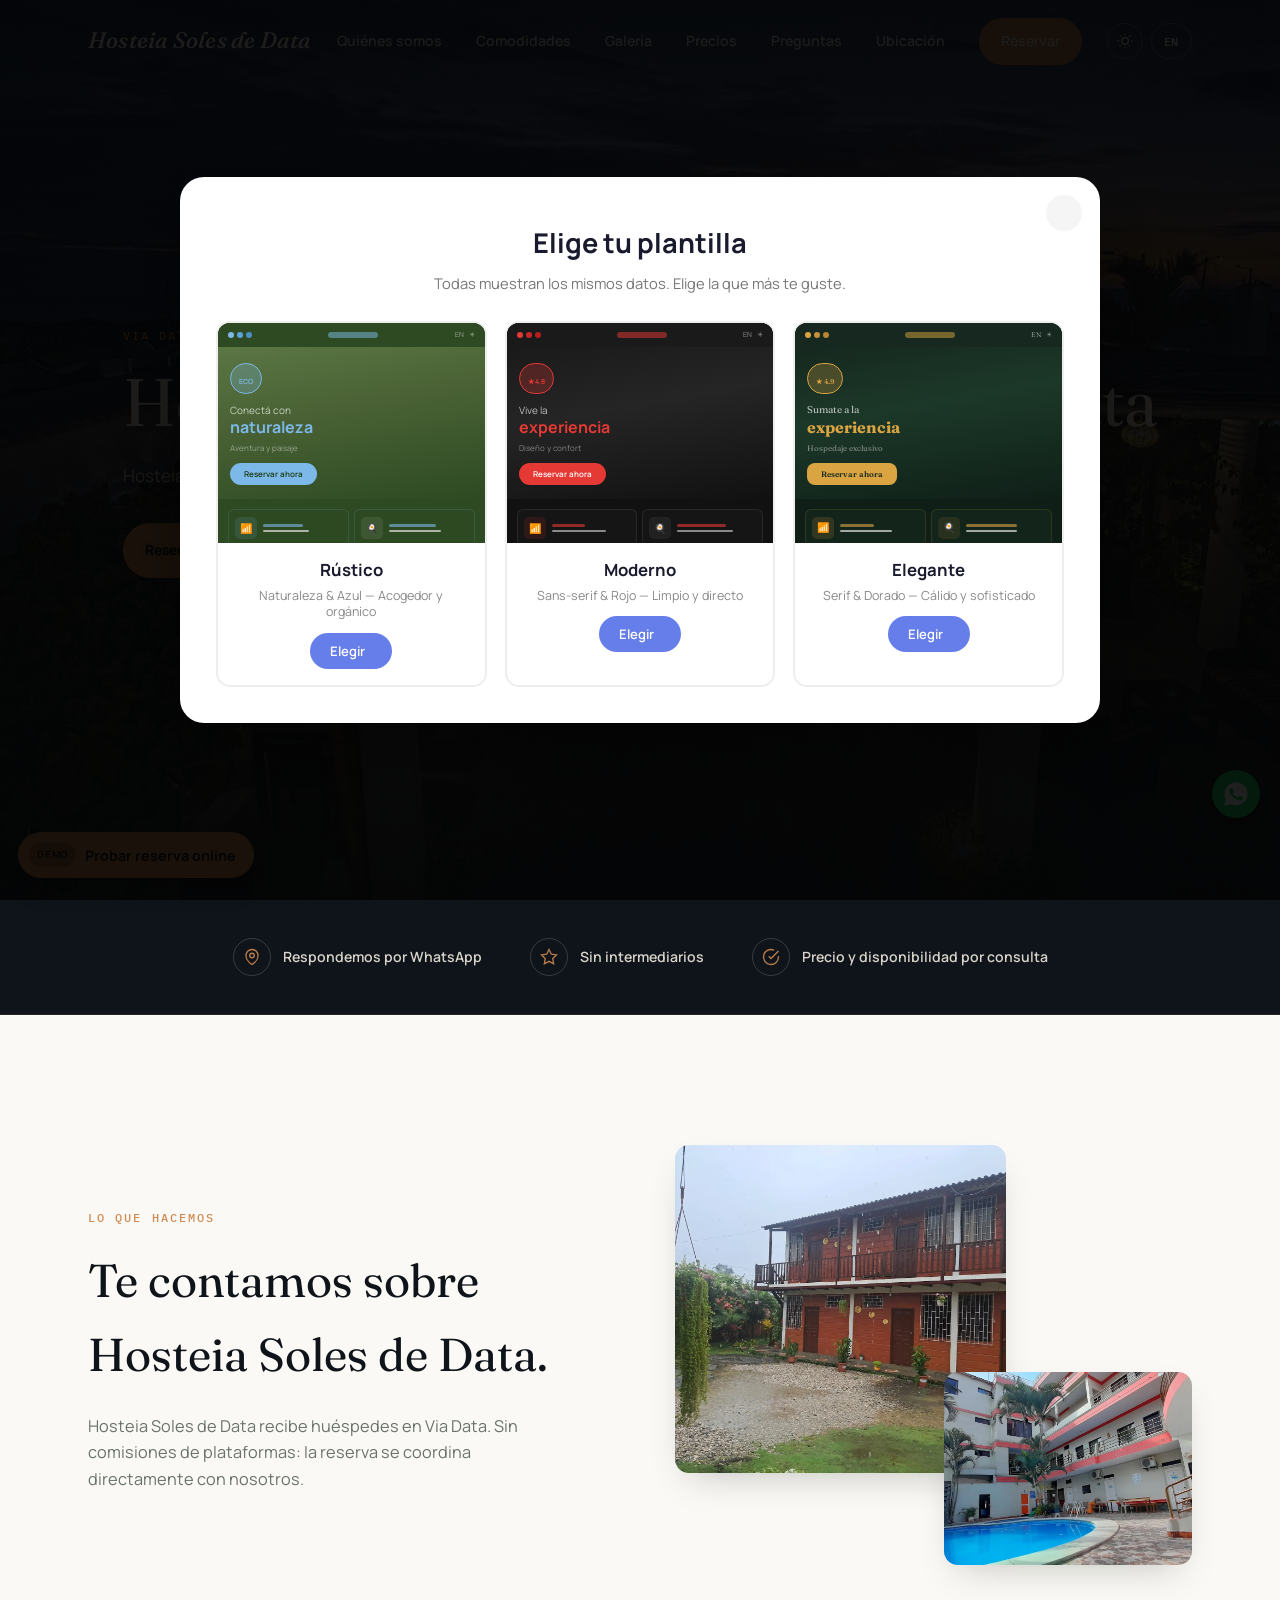
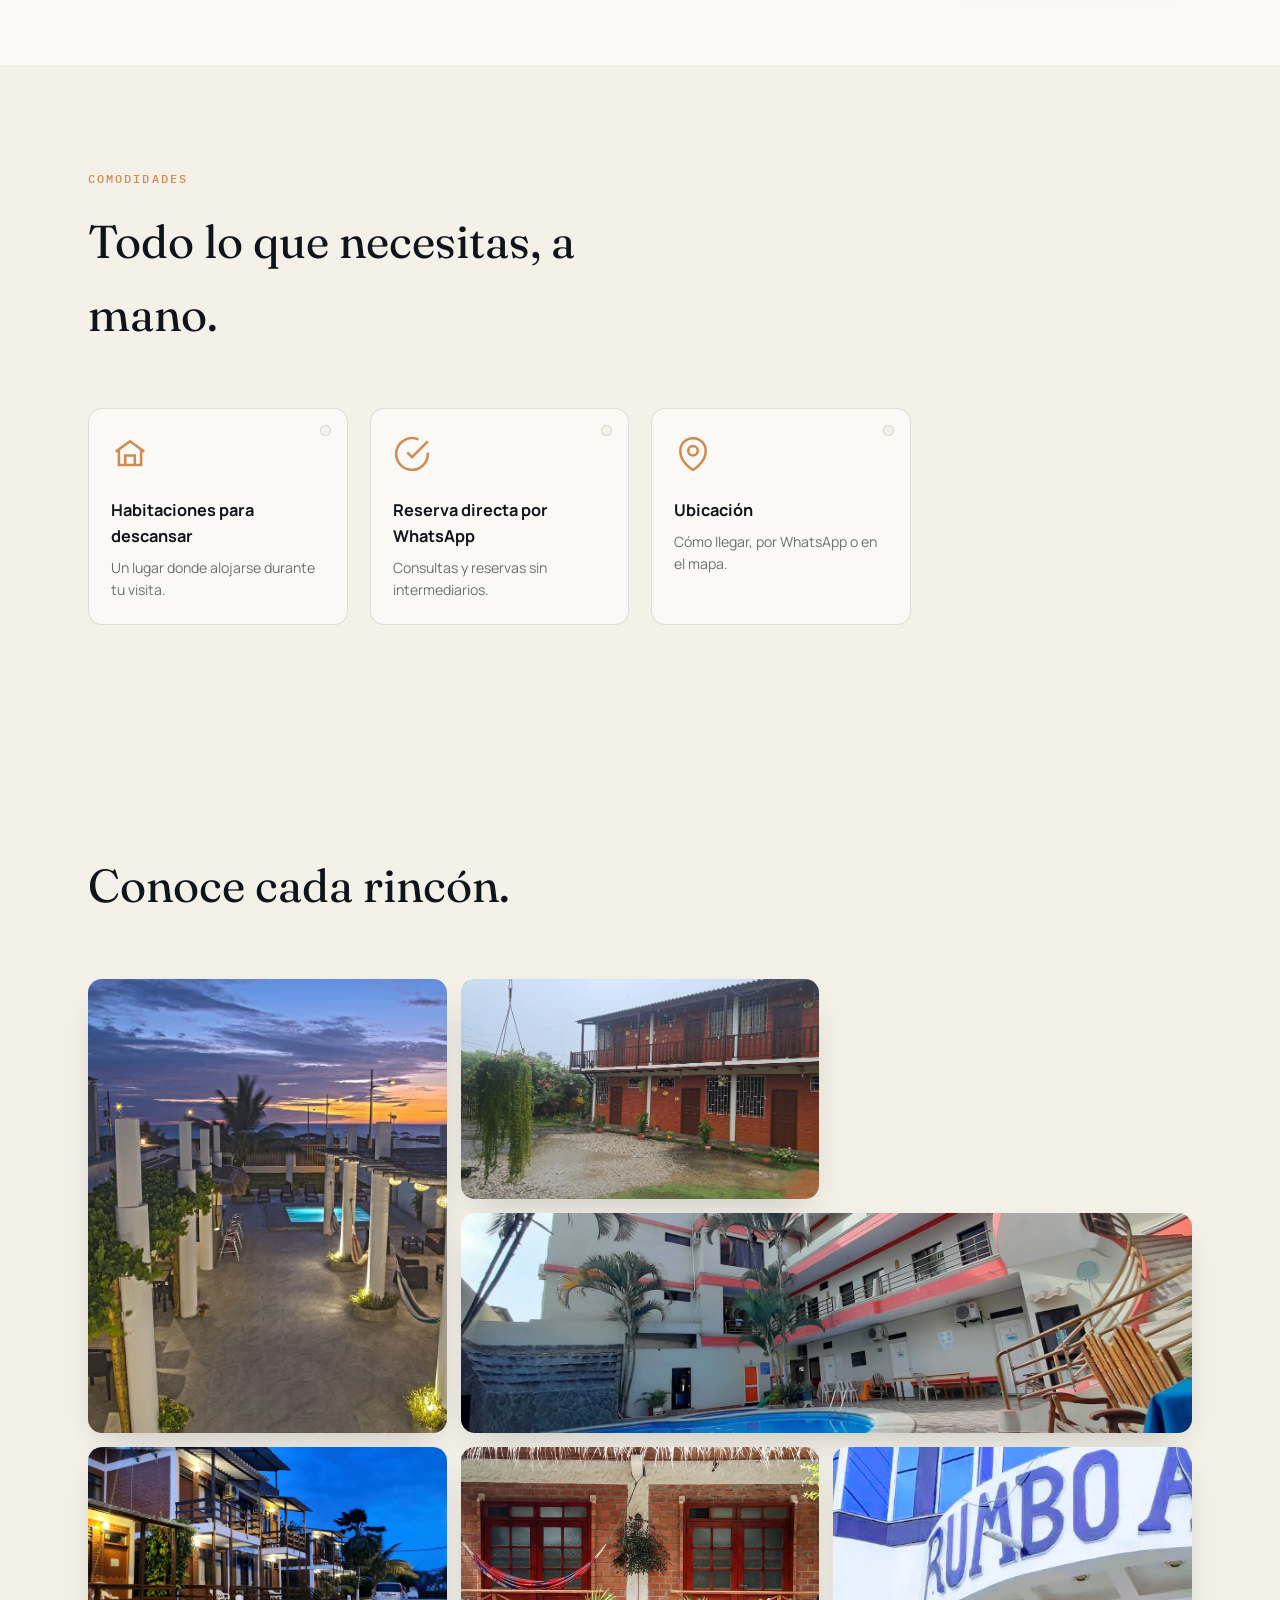
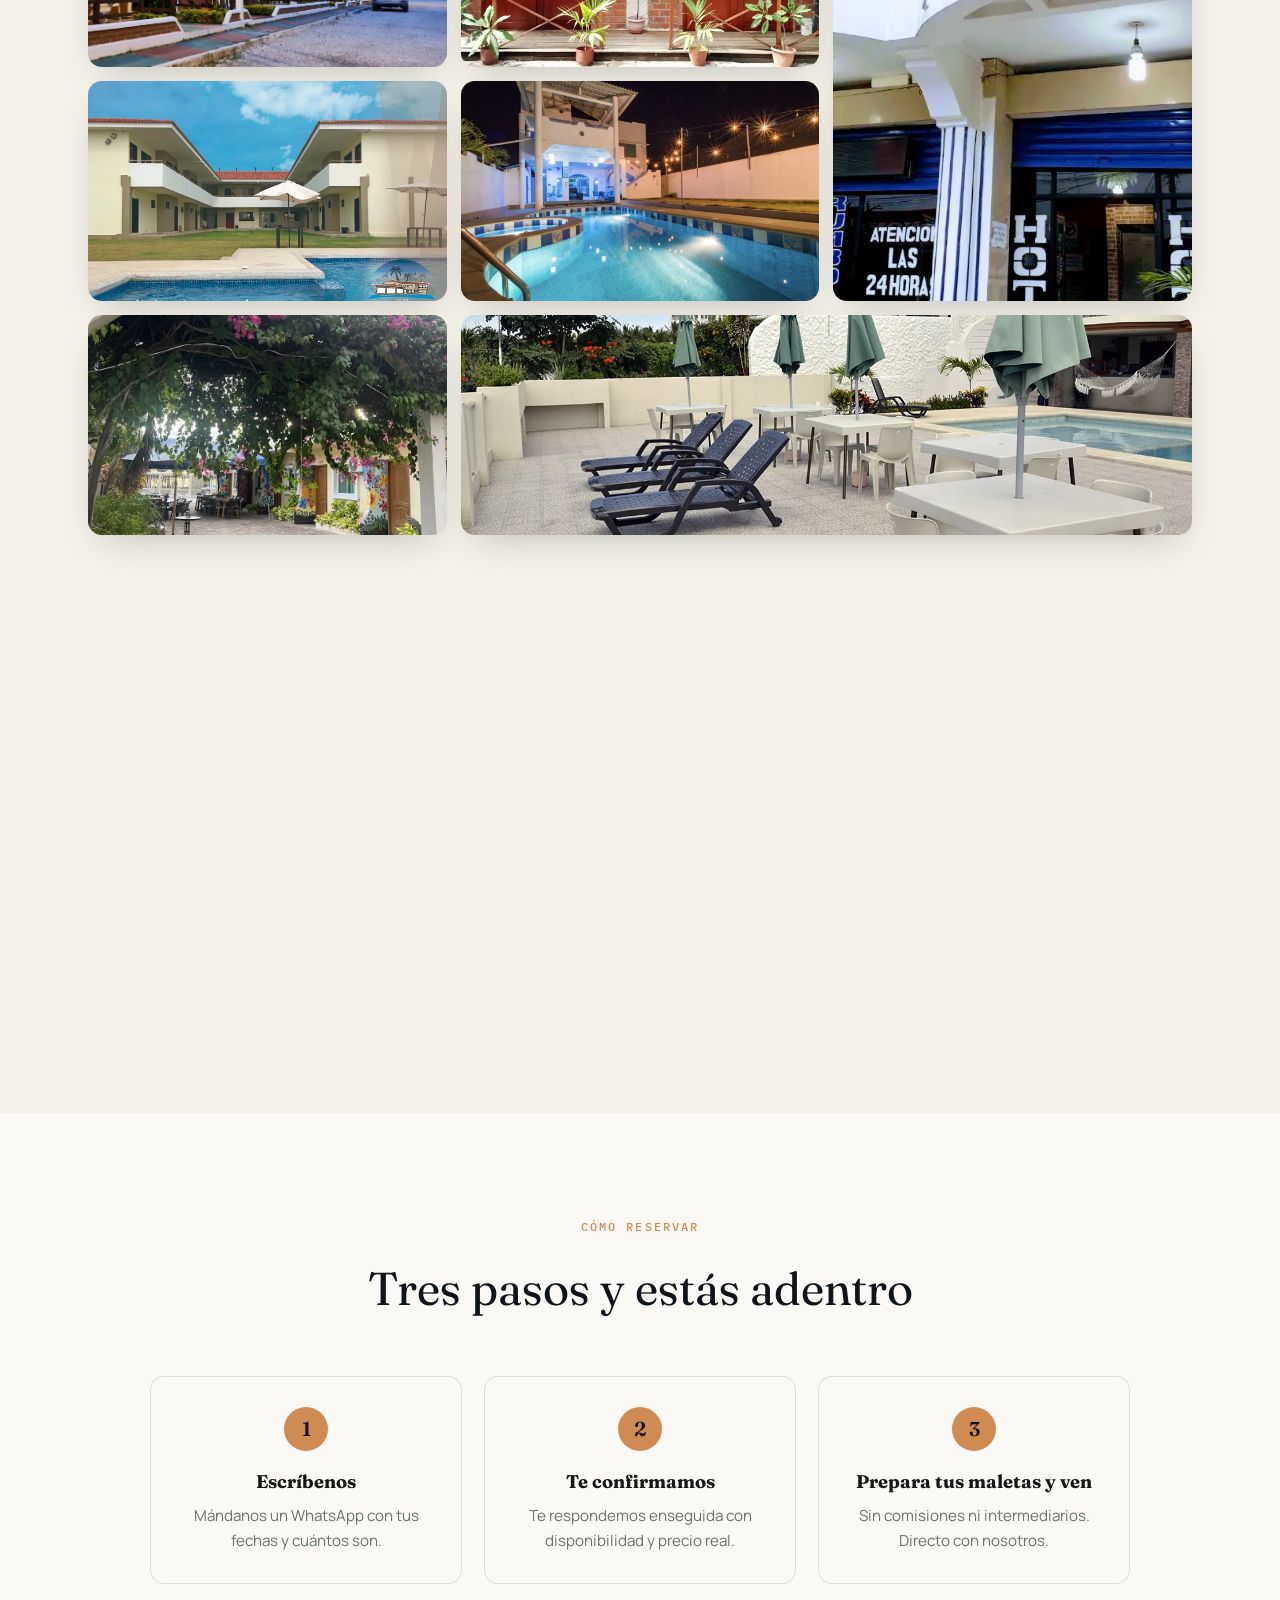
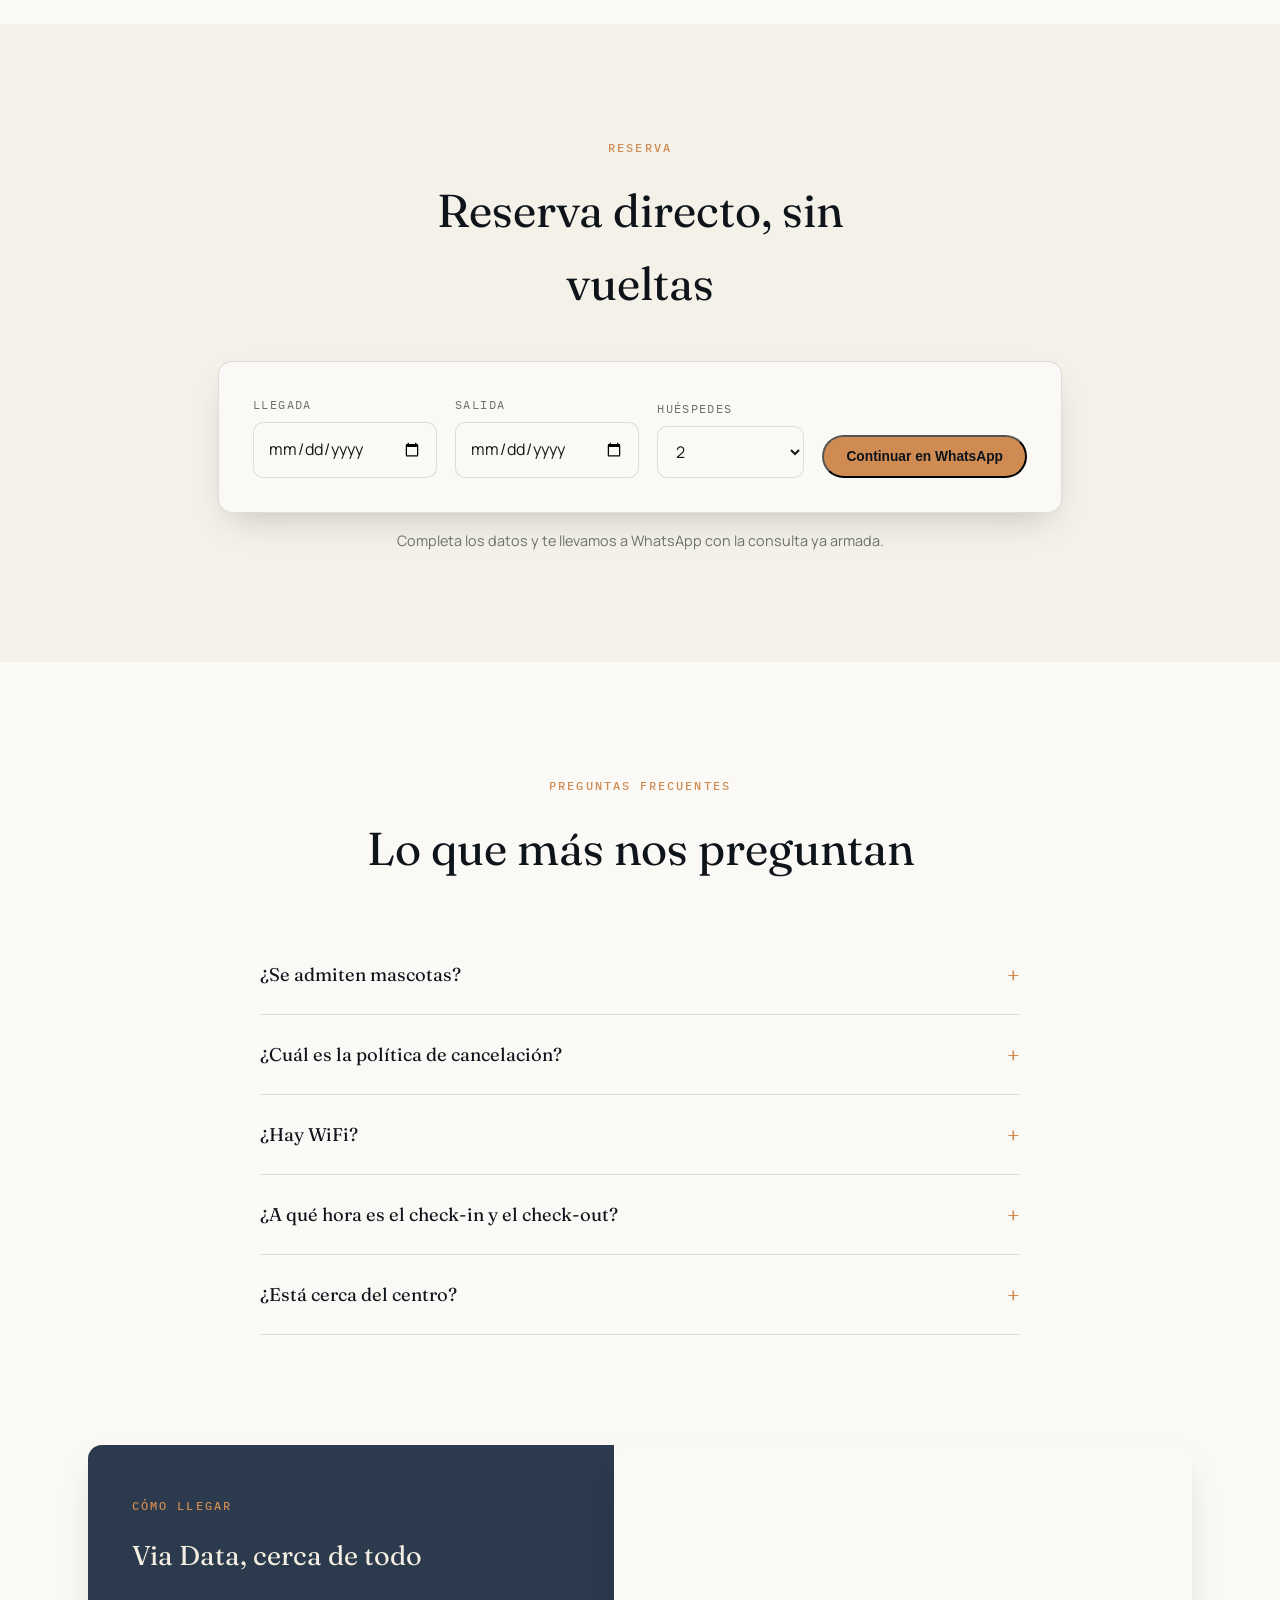
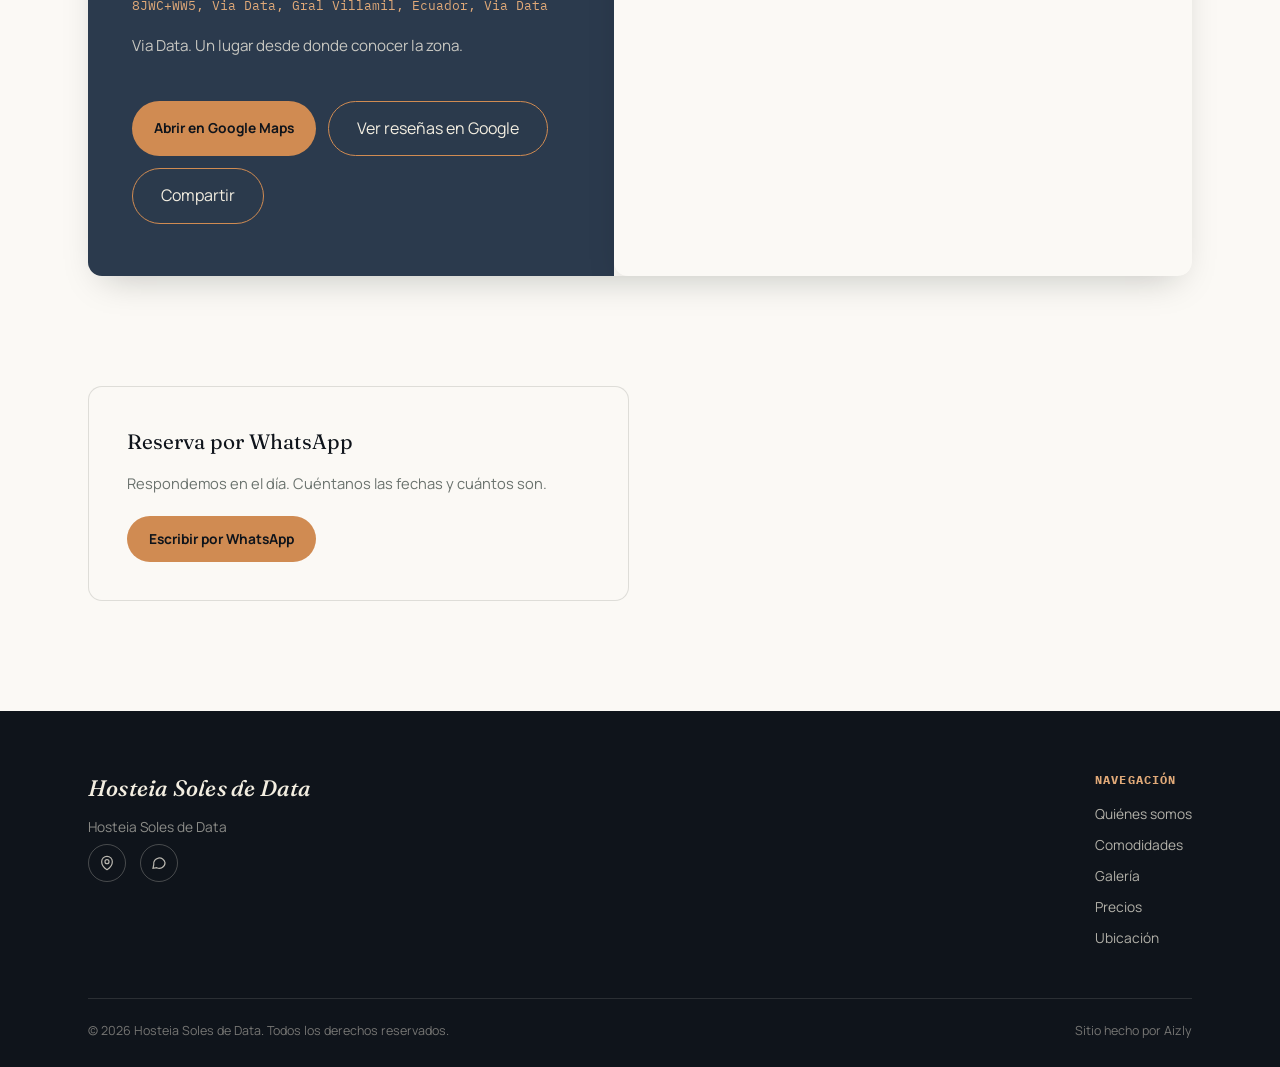
==== index.html @ ce33441f "Initial commit" ====
<!DOCTYPE html>
<html lang="es-EC">

<head>
  <meta charset="UTF-8">
  <meta name="viewport" content="width=device-width, initial-scale=1.0">
  <title id="meta-title">Hosteia Soles de Data | Hospedaje en Via Data</title>
  <meta name="description" id="meta-description" content="Hosteia Soles de Data es tu refugio en Via Data después de recorrer.">
  <link rel="canonical" href="https://hosteia-soles-de-data-via-data.vercel.app/">
  <meta name="theme-color" content="#19212C">
  <meta name="apple-mobile-web-app-capable" content="yes">
  <meta name="apple-mobile-web-app-status-bar-style" content="black-translucent">
  <meta name="mobile-web-app-capable" content="yes">

  <script type="application/ld+json" id="schema-json">{"@context": "https://schema.org", "@graph": [{"@type": "LodgingBusiness", "name": "Hosteia Soles de Data", "description": "Alojamiento en Via Data: Hosteia Soles de Data.", "url": "", "telephone": "+593982697538", "email": "", "image": "", "sameAs": ["https://www.google.com/maps/place/Hosteia+Soles+de+Data/data=!4m10!3m9!1s0x90326c0f84c888a1:0xf83aa2b9cec3c378!5m2!4m1!1i2!8m2!3d-2.652734!4d-80.377655!16s%2Fg%2F11h1ml0wd0!19sChIJoYjIhA9sMpAReMPDzrmiOvg?authuser=0&hl=es&g_ep=EgoyMDI2MTExMC4wIJJjKgBIAVAD&rclk=1"], "address": {"@type": "PostalAddress", "streetAddress": "8JWC+WW5, Via Data, Gral Villamil, Ecuador", "addressLocality": "Via Data", "addressCountry": "AR"}, "amenityFeature": [{"@type": "LocationFeatureSpecification", "name": "Habitaciones para descansar", "value": true}, {"@type": "LocationFeatureSpecification", "name": "Reserva directa por WhatsApp", "value": true}, {"@type": "LocationFeatureSpecification", "name": "Ubicación", "value": true}]}, {"@type": "FAQPage", "mainEntity": [{"@type": "Question", "name": "¿Se admiten mascotas?", "acceptedAnswer": {"@type": "Answer", "text": "Se consulta por WhatsApp según cada caso."}}, {"@type": "Question", "name": "¿Cuál es la política de cancelación?", "acceptedAnswer": {"@type": "Answer", "text": "Las condiciones de cancelación se confirman por WhatsApp antes de reservar."}}, {"@type": "Question", "name": "¿Hay WiFi?", "acceptedAnswer": {"@type": "Answer", "text": "Se confirma por WhatsApp antes de reservar."}}, {"@type": "Question", "name": "¿A qué hora es el check-in y el check-out?", "acceptedAnswer": {"@type": "Answer", "text": "Los horarios se coordinan por WhatsApp según la llegada y la salida."}}, {"@type": "Question", "name": "¿Está cerca del centro?", "acceptedAnswer": {"@type": "Answer", "text": "Escríbenos y te confirmamos la distancia exacta y cómo llegar desde el terminal o el aeropuerto."}}]}]}</script>

  <meta property="og:title" id="og-title" content="Hosteia Soles de Data | Hospedaje en Via Data">
  <meta property="og:description" id="og-description" content="Hosteia Soles de Data es tu refugio en Via Data después de recorrer.">
  <meta property="og:url" id="og-url" content="https://hosteia-soles-de-data-via-data.vercel.app/">
  <meta property="og:type" content="website">
  <meta property="og:image" id="og-image" content="https://hosteia-soles-de-data-via-data.vercel.app/og-image.jpg">
  <meta property="og:image:width" content="1200">
  <meta property="og:image:height" content="900">
  <meta name="twitter:card" content="summary_large_image">
  <meta name="twitter:title" id="twitter-title" content="Hosteia Soles de Data | Hospedaje en Via Data">
  <meta name="twitter:description" id="twitter-description" content="Hosteia Soles de Data es tu refugio en Via Data después de recorrer.">
  <meta name="twitter:image" id="twitter-image" content="https://hosteia-soles-de-data-via-data.vercel.app/og-image.jpg">

  <link rel="icon" id="favicon-link"
    href="data:image/svg+xml,%3Csvg xmlns='http://www.w3.org/2000/svg' viewBox='0 0 100 100'%3E%3Crect width='100' height='100' rx='20' fill='%2316281F'/%3E%3Cpath d='M30 25 L30 75 M70 25 L70 75 M30 50 L70 50' stroke='%23D9A441' stroke-width='7' fill='none' stroke-linecap='round' stroke-linejoin='round'/%3E%3C/svg%3E">
  <link rel="apple-touch-icon"
    href="data:image/svg+xml,%3Csvg xmlns='http://www.w3.org/2000/svg' viewBox='0 0 100 100'%3E%3Crect width='100' height='100' rx='20' fill='%2316281F'/%3E%3Cpath d='M30 25 L30 75 M70 25 L70 75 M30 50 L70 50' stroke='%23D9A441' stroke-width='7' fill='none' stroke-linecap='round' stroke-linejoin='round'/%3E%3C/svg%3E">

  <link rel="preconnect" href="https://fonts.googleapis.com">
  <link rel="preconnect" href="https://fonts.gstatic.com" crossorigin>
  <link
    href="https://fonts.googleapis.com/css2?family=Fraunces:ital,opsz,wght@0,9..144,400;0,9..144,600;1,9..144,500&family=Manrope:wght@400;500;600;700;800&family=IBM+Plex+Mono:wght@400;500&display=swap"
    rel="stylesheet">

  <style>
    :root {
      --pine-dark: #0A140F;
      --pine: #1A3025;
      --sea-dusk: #253D43;
      --gold: #C5A059;
      --gold-soft: #D4B984;
      --paper: #FBF9F5;
      --paper-warm: #F4F1E9;
      --ink: #141715;
      --ink-soft: #6A726D;
      --line: rgba(10, 20, 15, 0.12);
      --radius: 14px;
      --shadow: 0 15px 35px -15px rgba(10, 20, 15, 0.25);
      --card-bg: var(--paper);
      --section-alt-bg: var(--paper-warm);
      --header-scrolled-bg: rgba(251, 249, 245, 0.95);
      --header-scrolled-shadow: 0 4px 15px -5px rgba(10, 20, 15, 0.1);
    }

    [data-theme="dark"] {
      --paper: #0A140F;
      --paper-warm: #141715;
      --ink: #FBF9F5;
      --ink-soft: #A6A9A8;
      --line: rgba(251, 249, 245, 0.08);
      --shadow: 0 15px 35px -15px rgba(0, 0, 0, 0.5);
      --card-bg: #141715;
      --section-alt-bg: #141715;
      --header-scrolled-bg: rgba(10, 20, 15, 0.95);
      --header-scrolled-shadow: 0 4px 15px -5px rgba(0, 0, 0, 0.3);
    }

    * {
      margin: 0;
      padding: 0;
      box-sizing: border-box;
    }

    html {
      scroll-behavior: smooth;
      overflow-x: hidden;
    }

    body {
      font-family: 'Manrope', sans-serif;
      background: var(--paper);
      color: var(--ink);
      line-height: 1.6;
      overflow-x: hidden;
    }

    h1,
    h2,
    h3,
    .display {
      font-family: 'Fraunces', serif;
    }

    .mono {
      font-family: 'IBM Plex Mono', monospace;
    }

    a {
      text-decoration: none;
      color: inherit;
    }

    ul {
      list-style: none;
    }

    img {
      max-width: 100%;
      display: block;
    }

    section {
      position: relative;
    }

    .wrap {
      max-width: 1160px;
      margin: 0 auto;
      padding: 0 28px;
    }

    .eyebrow {
      font-family: 'IBM Plex Mono', monospace;
      text-transform: uppercase;
      letter-spacing: 0.18em;
      font-size: 0.72rem;
      color: var(--gold);
      font-weight: 500;
    }

    .reveal {
      opacity: 0;
      transform: translateY(28px);
      transition: opacity .8s ease, transform .8s ease;
    }

    .reveal.in {
      opacity: 1;
      transform: translateY(0);
    }

    @media (prefers-reduced-motion: reduce) {
      .reveal {
        opacity: 1;
        transform: none;
        transition: none;
      }

      html {
        scroll-behavior: auto;
      }
    }

    .trust-bar {
      background: var(--pine-dark);
      padding: 38px 0;
      text-align: center;
      border-bottom: 1px solid rgba(243, 238, 225, 0.08);
    }

    [data-theme="dark"] .trust-bar {
      background: #0F141B;
    }

    .trust-inner {
      display: flex;
      justify-content: center;
      align-items: center;
      gap: 48px;
      flex-wrap: wrap;
    }

    .trust-item {
      display: flex;
      align-items: center;
      gap: 12px;
      color: #F3EEE1;
      font-size: 0.88rem;
      font-weight: 600;
      opacity: 0.88;
    }

    .trust-item .trust-icon {
      width: 38px;
      height: 38px;
      border-radius: 50%;
      border: 1.5px solid rgba(243, 238, 225, 0.2);
      display: flex;
      align-items: center;
      justify-content: center;
      flex-shrink: 0;
      color: var(--gold);
    }

    .trust-item .trust-icon svg {
      width: 18px;
      height: 18px;
    }


    /* Botón flotante WhatsApp (móvil, sobre la barra de reserva) */
    .wa-float {
      position: fixed;
      bottom: 82px;
      right: 20px;
      z-index: 9999;
      width: 48px;
      height: 48px;
      border-radius: 50%;
      background: #25D366;
      display: flex;
      align-items: center;
      justify-content: center;
      box-shadow: 0 4px 12px rgba(0,0,0,0.25);
      transition: transform 0.2s;
    }
    .wa-float:hover {
      transform: scale(1.08);
    }

    .mobile-bar {
      display: none;
      position: fixed;
      bottom: 0;
      left: 0;
      right: 0;
      z-index: 9998;
      background: var(--pine-dark);
      padding: 10px;
      box-shadow: 0 -2px 10px rgba(0,0,0,0.2);
    }

    .mobile-bar a {
      display: flex;
      align-items: center;
      justify-content: center;
      gap: 6px;
      background: var(--gold);
      color: var(--pine-dark);
      padding: 8px;
      border-radius: 999px;
      font-weight: 700;
      font-size: 0.8rem;
      text-decoration: none;
    }

    .mobile-bar a svg {
      width: 18px;
      height: 18px;
    }

    @media (max-width:720px) {
      .mobile-bar {
        display: block;
      }
      body {
        padding-bottom: 70px;
      }
    }

    header {
      position: fixed;
      top: 0;
      left: 0;
      right: 0;
      z-index: 100;
      padding: 18px 0;
      transition: background .35s ease, padding .35s ease, box-shadow .35s ease;
    }

    header.scrolled {
      background: var(--header-scrolled-bg);
      backdrop-filter: blur(14px) saturate(180%);
      -webkit-backdrop-filter: blur(14px) saturate(180%);
      padding: 12px 0;
      box-shadow: var(--header-scrolled-shadow);
    }

    nav.wrap {
      display: flex;
      align-items: center;
      justify-content: space-between;
    }

    .logo {
      font-family: 'Fraunces', serif;
      font-style: italic;
      font-weight: 500;
      font-size: 1.4rem;
      color: #F3EEE1;
      letter-spacing: 0.01em;
      transition: color .35s ease;
    }

    header.scrolled .logo {
      color: var(--pine-dark);
    }

    .nav-links {
      display: flex;
      gap: 34px;
      align-items: center;
    }

    .nav-links a {
      font-size: 0.88rem;
      font-weight: 600;
      color: #F3EEE1;
      transition: color .35s ease, opacity .2s ease;
      opacity: 0.88;
    }

    header.scrolled .nav-links a {
      color: var(--pine-dark);
    }

    .nav-links a:hover {
      opacity: 1;
    }

    .nav-toggles {
      display: flex;
      gap: 8px;
      align-items: center;
    }

    .toggle-btn {
      width: 36px;
      height: 36px;
      border-radius: 50%;
      border: 1.5px solid rgba(243, 238, 225, 0.3);
      background: transparent;
      color: #F3EEE1;
      cursor: pointer;
      display: flex;
      align-items: center;
      justify-content: center;
      transition: background .2s, border-color .2s;
    }

    .toggle-btn:hover {
      background: rgba(243, 238, 225, 0.1);
      border-color: var(--gold);
    }

    .toggle-btn svg {
      width: 16px;
      height: 16px;
    }

    .lang-btn {
      width: auto;
      padding: 0 12px;
      border-radius: 999px;
      height: 36px;
      font-family: 'IBM Plex Mono', monospace;
      font-size: 0.72rem;
      font-weight: 600;
      letter-spacing: 0.05em;
    }

    header.scrolled .toggle-btn {
      border-color: rgba(25, 33, 44, 0.3);
      color: var(--ink);
    }

    header.scrolled .toggle-btn:hover {
      background: rgba(25, 33, 44, 0.06);
    }

    [data-theme="dark"] header.scrolled .toggle-btn {
      border-color: rgba(232, 227, 214, 0.2);
      color: var(--ink);
    }

    [data-theme="dark"] header.scrolled .toggle-btn:hover {
      background: rgba(232, 227, 214, 0.08);
    }

    [data-theme="dark"] header.scrolled .logo {
      color: var(--ink);
    }

    [data-theme="dark"] header.scrolled .nav-links a {
      color: var(--ink);
    }

    [data-theme="dark"] header.scrolled .burger span {
      background: var(--ink);
    }

    .btn {
      display: inline-flex;
      align-items: center;
      gap: 8px;
      padding: 12px 22px;
      border-radius: 999px;
      font-weight: 700;
      font-size: 0.86rem;
      transition: transform .25s ease, box-shadow .25s ease;
    }

    .btn-gold {
      background: var(--gold);
      color: var(--pine-dark);
    }

    .btn-gold:hover {
      transform: translateY(-2px);
      box-shadow: 0 12px 24px -10px rgba(208, 139, 82, 0.6);
    }

    .btn-ghost, button.btn-ghost {
      border: 1.5px solid var(--gold);
      color: #F3EEE1;
      padding: 14px 28px;
      border-radius: 999px;
      cursor: pointer;
      font: inherit;
      background: rgba(43, 58, 77, 0.8);
    }

    header.scrolled .btn-ghost {
      border-color: var(--pine-dark);
      color: var(--pine-dark);
    }

    [data-theme="dark"] .btn-ghost {
      border-color: rgba(232, 227, 214, 0.3);
      color: var(--ink);
    }

    [data-theme="dark"] header.scrolled .btn-ghost {
      border-color: var(--ink);
      color: var(--ink);
    }

    .burger {
      display: none;
      width: 26px;
      height: 20px;
      position: relative;
      cursor: pointer;
      background: none;
      border: none;
    }

    .burger span {
      position: absolute;
      left: 0;
      right: 0;
      height: 2px;
      background: var(--paper);
      transition: .3s;
    }

    header.scrolled .burger span {
      background: var(--pine-dark);
    }

    .burger span:nth-child(1) {
      top: 0;
    }

    .burger span:nth-child(2) {
      top: 9px;
    }

    .burger span:nth-child(3) {
      top: 18px;
    }

    .hero {
      height: 100vh;
      min-height: 640px;
      display: flex;
      align-items: center;
      position: relative;
      overflow: hidden;
      background: var(--pine-dark);
    }

    .hero-video {
      position: absolute;
      inset: 0;
      width: 100%;
      height: 100%;
      object-fit: cover;
      z-index: 0;
      background: var(--pine-dark);
    }

    .hero.no-video::before {
      content: '';
      position: absolute;
      inset: 0;
      background: linear-gradient(135deg, #1F2A38 0%, #34465C 25%, #1F2A38 50%, #121922 75%, #1F2A38 100%);
      background-size: 400% 400%;
      animation: gradientShift 8s ease infinite;
      z-index: 0;
    }

    @keyframes gradientShift {
      0%, 100% { background-position: 0% 50%; }
      25% { background-position: 100% 0%; }
      50% { background-position: 100% 100%; }
      75% { background-position: 0% 100%; }
    }

    .hero-overlay {
      position: absolute;
      inset: 0;
      z-index: 1;
      background: linear-gradient(180deg, rgba(25, 33, 44, 0.75) 0%, rgba(25, 33, 44, 0.35) 45%, rgba(25, 33, 44, 0.85) 100%);
    }

    .grain {
      position: absolute;
      inset: 0;
      z-index: 1;
      background: repeating-linear-gradient(0deg, rgba(255, 255, 255, 0.02) 0 1px, transparent 1px 3px);
      pointer-events: none;
    }

    .hero-content {
      position: relative;
      z-index: 2;
      color: #F3EEE1;
      text-shadow: 0 1px 8px rgba(25, 33, 44, 0.4);
    }

    .hero-content .eyebrow {
      margin-bottom: 18px;
      display: inline-block;
    }

    .hero-content h1 {
      font-size: clamp(2.4rem, 6vw, 4.2rem);
      font-weight: 400;
      line-height: 1.15;
      margin-bottom: 22px;
      overflow-wrap: break-word;
      word-break: break-word;
      hyphens: auto;
    }

    .hero-content p {
      max-width: 520px;
      font-size: 1.08rem;
      color: rgba(243, 238, 225, 0.85);
      margin-bottom: 34px;
      line-height: 1.5;
    }

    .hero-social-proof {
      display: inline-flex;
      align-items: center;
      gap: 9px;
      margin: 0 0 26px;
      padding: 8px 16px 8px 12px;
      border-radius: 999px;
      border: 1px solid rgba(243, 238, 225, 0.25);
      background: rgba(243, 238, 225, 0.08);
      backdrop-filter: blur(6px);
      color: #F3EEE1;
      font-size: 0.86rem;
      font-weight: 600;
      width: fit-content;
    }

    .hero-social-proof svg {
      width: 16px;
      height: 16px;
      color: var(--gold-soft);
      flex-shrink: 0;
    }

    .hero-social-proof .count {
      font-family: 'IBM Plex Mono', monospace;
      color: var(--gold-soft);
    }

    .hero-actions {
      display: flex;
      gap: 16px;
      flex-wrap: wrap;
    }

    .scroll-cue {
      position: absolute;
      bottom: 34px;
      left: 28px;
      z-index: 2;
      display: flex;
      align-items: center;
      gap: 10px;
      color: rgba(243, 238, 225, 0.6);
      font-size: 0.75rem;
    }

    @keyframes heroReveal {
      from {
        opacity: 0;
        transform: translateY(30px);
      }

      to {
        opacity: 1;
        transform: translateY(0);
      }
    }

    .hero-content .eyebrow {
      animation: heroReveal .7s ease forwards .05s;
      opacity: 0;
    }

    .hero-content h1 {
      animation: heroReveal .7s ease forwards .2s;
      opacity: 0;
    }

    .hero-content h1 em {
      animation: heroReveal .7s ease forwards .45s;
      opacity: 0;
    }

    .hero-content p {
      animation: heroReveal .7s ease forwards .65s;
      opacity: 0;
    }

    .hero-content .hero-actions {
      animation: heroReveal .7s ease forwards .8s;
      opacity: 0;
    }

    .scroll-cue::before {
      content: "";
      width: 1px;
      height: 38px;
      background: rgba(243, 238, 225, 0.4);
      animation: scrollline 2s ease-in-out infinite;
    }

    @keyframes scrollline {

      0%,
      100% {
        transform: scaleY(1);
        opacity: .4;
      }

      50% {
        transform: scaleY(0.5);
        opacity: 1;
      }
    }

    .about {
      padding: 130px 0 100px;
    }

    .about-grid {
      display: grid;
      grid-template-columns: 1fr 1fr;
      gap: 70px;
      align-items: center;
    }

    .about h2 {
      font-size: clamp(2.1rem, 3.6vw, 2.9rem);
      font-weight: 400;
      margin: 14px 0 22px;
      color: var(--pine-dark);
    }

    [data-theme="dark"] .about h2 {
      color: var(--ink);
    }

    .about p {
      color: var(--ink-soft);
      font-size: 1.02rem;
      max-width: 480px;
    }

    .photo-stack {
      position: relative;
      height: 420px;
    }

    .about-photo {
      position: absolute;
      border-radius: var(--radius);
      overflow: hidden;
      box-shadow: var(--shadow);
      object-fit: cover;
    }

    .about-photo.p1 {
      width: 64%;
      height: 78%;
      top: 0;
      left: 0;
    }

    .about-photo.p2 {
      width: 48%;
      height: 46%;
      bottom: 0;
      right: 0;
    }

    .amenities {
      padding: 100px 0;
      background: var(--section-alt-bg);
    }

    .section-head {
      max-width: 560px;
      margin-bottom: 56px;
    }

    .section-head h2 {
      font-size: clamp(2.1rem, 3.6vw, 2.9rem);
      font-weight: 400;
      margin-top: 14px;
      color: var(--pine-dark);
    }

    [data-theme="dark"] .section-head h2 {
      color: var(--ink);
    }

    .tag-grid {
      display: grid;
      grid-template-columns: repeat(4, 1fr);
      gap: 22px;
    }

    .tag-card {
      background: var(--card-bg);
      border-radius: 14px;
      padding: 26px 22px 22px;
      border: 1px solid var(--line);
      position: relative;
      transition: transform .3s ease, box-shadow .3s ease, border-color .3s ease;
    }

    .tag-card::before {
      content: "";
      position: absolute;
      top: 16px;
      right: 16px;
      width: 9px;
      height: 9px;
      border-radius: 50%;
      background: var(--paper-warm);
      border: 1px solid var(--line);
    }

    .tag-card:hover {
      transform: translateY(-8px);
      box-shadow: 0 24px 60px -20px rgba(25, 33, 44, 0.45);
      border-color: transparent;
    }

    .tag-card .icon {
      width: 38px;
      height: 38px;
      margin-bottom: 16px;
      color: var(--gold);
    }

    .tag-card h3 {
      font-family: 'Manrope', sans-serif;
      font-size: 1.02rem;
      font-weight: 700;
      margin-bottom: 8px;
      color: var(--pine-dark);
    }

    [data-theme="dark"] .tag-card h3 {
      color: var(--ink);
    }

    .tag-card p {
      font-size: 0.88rem;
      color: var(--ink-soft);
    }

    .gallery {
      padding: 110px 0;
      background: var(--section-alt-bg);
    }

    .gallery-grid {
      display: grid;
      grid-template-columns: repeat(3, 1fr);
      grid-auto-rows: 220px;
      gap: 14px;
    }

    .gallery-item {
      border-radius: var(--radius);
      overflow: hidden;
      position: relative;
      box-shadow: var(--shadow);
      transition: transform .35s cubic-bezier(0.4, 0, 0.2, 1);
      cursor: pointer;
    }

    .gallery-item:hover {
      transform: scale(1.03);
      z-index: 2;
    }

    .gallery-item:nth-child(5n+1) {
      grid-row: span 2;
    }

    .gallery-item:nth-child(7n+3) {
      grid-column: span 2;
    }

    .gallery-item img,
    .gallery-item video {
      width: 100%;
      height: 100%;
      object-fit: cover;
      display: block;
    }

    .gallery-overlay {
      position: absolute;
      inset: 0;
      background: linear-gradient(180deg, transparent 40%, rgba(25, 33, 44, 0.85) 100%);
      display: flex;
      align-items: flex-end;
      padding: 20px;
      opacity: 0;
      transition: opacity .35s ease;
    }

    .gallery-item:hover .gallery-overlay {
      opacity: 1;
    }

    .gallery-overlay span {
      color: #F3EEE1;
      font-size: 0.82rem;
      font-weight: 600;
      letter-spacing: 0.02em;
    }

    .pricing {
      padding: 110px 0;
      background: var(--pine-dark);
      color: #F3EEE1;
      text-align: center;
      position: relative;
      overflow: hidden;
    }

    .pricing::before {
      content: "";
      position: absolute;
      inset: 0;
      background-image: radial-gradient(circle, rgba(243, 238, 225, 0.05) 1px, transparent 1px);
      background-size: 26px 26px;
    }

    .pricing .wrap {
      position: relative;
    }

    .seal {
      width: 180px;
      height: 180px;
      border: 2px dashed var(--gold);
      border-radius: 50%;
      display: flex;
      flex-direction: column;
      align-items: center;
      justify-content: center;
      margin: 0 auto 34px;
      transform: rotate(-6deg);
    }

    .seal .amount {
      font-family: 'Fraunces', serif;
      font-size: 2.1rem;
      color: var(--gold-soft);
    }

    .seal .per {
      font-family: 'IBM Plex Mono', monospace;
      font-size: 0.68rem;
      letter-spacing: 0.08em;
      color: rgba(243, 238, 225, 0.7);
      margin-top: 4px;
    }

    .pricing h2 {
      font-size: clamp(1.8rem, 3vw, 2.4rem);
      font-weight: 400;
      max-width: 520px;
      margin: 0 auto 30px;
    }

    .faq {
      padding: 110px 0;
    }

    .faq-list {
      max-width: 760px;
      margin: 0 auto;
    }

    .faq-item {
      border-bottom: 1px solid var(--line);
    }

    .faq-q {
      width: 100%;
      text-align: left;
      background: none;
      border: none;
      cursor: pointer;
      padding: 26px 0;
      display: flex;
      justify-content: space-between;
      align-items: center;
      gap: 20px;
      font-family: 'Fraunces', serif;
      font-size: 1.15rem;
      color: var(--pine-dark);
    }

    [data-theme="dark"] .faq-q {
      color: var(--ink);
    }

    .faq-q .plus {
      font-family: 'IBM Plex Mono', monospace;
      font-size: 1.3rem;
      color: var(--gold);
      transition: transform .3s ease;
      flex-shrink: 0;
    }

    .faq-item.open .plus {
      transform: rotate(45deg);
    }

    .faq-a {
      max-height: 0;
      overflow: hidden;
      transition: max-height .4s ease;
    }

    .faq-a p {
      padding-bottom: 24px;
      color: var(--ink-soft);
      max-width: 600px;
    }

    .location {
      padding: 0 0 110px;
    }

    .loc-grid {
      display: grid;
      grid-template-columns: 1fr 1.1fr;
      gap: 0;
      border-radius: var(--radius);
      overflow: hidden;
      box-shadow: var(--shadow);
    }

    .loc-info {
      background: var(--sea-dusk);
      color: #F3EEE1;
      padding: 52px 44px;
      display: flex;
      flex-direction: column;
      justify-content: center;
      gap: 18px;
    }

    .loc-info h3 {
      font-size: 1.7rem;
      font-weight: 400;
    }

    .loc-info p {
      color: rgba(243, 238, 225, 0.78);
      font-size: 0.95rem;
    }

    .loc-info .addr {
      font-family: 'IBM Plex Mono', monospace;
      font-size: 0.82rem;
      color: var(--gold-soft);
    }

    #loc-highlights {
      display: flex;
      flex-direction: column;
      gap: 10px;
      margin-top: 6px;
    }

    .loc-highlight {
      display: flex;
      align-items: center;
      gap: 10px;
      font-size: 0.88rem;
      color: rgba(243, 238, 225, 0.78);
    }

    .loc-highlight svg {
      width: 18px;
      height: 18px;
      color: var(--gold-soft);
      flex-shrink: 0;
    }

    .map-embed {
      position: relative;
      width: 100%;
      min-height: 340px;
      border-radius: var(--radius);
      overflow: hidden;
      box-shadow: var(--shadow);
    }

    .map-embed iframe {
      position: absolute;
      inset: 0;
      width: 100%;
      height: 100%;
      border: 0;
    }

    .map-embed img,
    .map-embed video {
      width: 100%;
      height: 100%;
      min-height: 340px;
      object-fit: cover;
      display: block;
    }

    .map-embed video {
      background: #000;
    }

    .map-embed img {
      animation: kenBurns 12s ease-in-out infinite alternate;
    }

    .map-embed .map-overlay {
      position: absolute;
      inset: 0;
      background: linear-gradient(135deg, rgba(25, 33, 44, 0.55) 0%, transparent 60%);
      display: flex;
      align-items: flex-end;
      padding: 24px;
      pointer-events: none;
    }

    .map-embed .map-overlay .pin-badge {
      display: flex;
      align-items: center;
      gap: 8px;
      background: rgba(25, 33, 44, 0.75);
      backdrop-filter: blur(8px);
      -webkit-backdrop-filter: blur(8px);
      padding: 10px 16px;
      border-radius: 999px;
      color: #F3EEE1;
      font-family: 'IBM Plex Mono', monospace;
      font-size: 0.78rem;
      letter-spacing: 0.04em;
    }

    .map-embed .map-overlay .pin-badge svg {
      width: 14px;
      height: 14px;
      flex-shrink: 0;
    }

    @keyframes kenBurns {
      0% {
        transform: scale(1) translate(0, 0);
      }

      100% {
        transform: scale(1.12) translate(-1.5%, -1%);
      }
    }

    .contact {
      padding: 0 0 110px;
    }

    .contact-grid {
      display: grid;
      grid-template-columns: 1fr 1fr;
      gap: 22px;
    }

    .contact-card {
      background: var(--card-bg);
      border-radius: var(--radius);
      padding: 38px;
      display: flex;
      flex-direction: column;
      gap: 14px;
      border: 1px solid var(--line);
    }

    .contact-card h3 {
      font-size: 1.3rem;
      font-weight: 400;
      color: var(--pine-dark);
    }

    [data-theme="dark"] .contact-card h3 {
      color: var(--ink);
    }

    .contact-card p {
      color: var(--ink-soft);
      font-size: 0.92rem;
    }

    .contact-card .btn {
      align-self: flex-start;
      margin-top: 6px;
    }

    .contact-email-btn {
      border-color: var(--pine-dark);
      color: var(--pine-dark);
    }

    [data-theme="dark"] .contact-email-btn {
      border-color: var(--ink);
      color: var(--ink);
    }

    footer {
      background: var(--pine-dark);
      color: rgba(243, 238, 225, 0.75);
      padding: 60px 0 26px;
    }

    .foot-top {
      display: flex;
      justify-content: space-between;
      align-items: flex-start;
      flex-wrap: wrap;
      gap: 36px;
      padding-bottom: 40px;
      border-bottom: 1px solid rgba(243, 238, 225, 0.12);
    }

    .foot-brand .logo {
      color: #F3EEE1;
      margin-bottom: 10px;
      display: block;
    }

    .foot-brand p {
      max-width: 280px;
      font-size: 0.86rem;
      color: rgba(243, 238, 225, 0.55);
    }

    .foot-cols {
      display: flex;
      gap: 60px;
      flex-wrap: wrap;
    }

    .foot-col h4 {
      font-family: 'IBM Plex Mono', monospace;
      font-size: 0.72rem;
      letter-spacing: 0.1em;
      text-transform: uppercase;
      color: var(--gold-soft);
      margin-bottom: 14px;
    }

    .foot-col a {
      display: block;
      font-size: 0.86rem;
      margin-bottom: 9px;
      color: rgba(243, 238, 225, 0.72);
      transition: color .2s;
    }

    .foot-col a:hover {
      color: var(--gold-soft);
    }

    .social-row {
      display: flex;
      gap: 14px;
      margin-top: 6px;
    }

    .social-row a {
      width: 38px;
      height: 38px;
      border-radius: 50%;
      border: 1px solid rgba(243, 238, 225, 0.25);
      display: flex;
      align-items: center;
      justify-content: center;
      transition: .25s;
    }

    .social-row a:hover {
      background: var(--gold);
      border-color: var(--gold);
      color: var(--pine-dark);
    }

    .foot-bottom {
      display: flex;
      justify-content: space-between;
      padding-top: 22px;
      font-size: 0.78rem;
      color: rgba(243, 238, 225, 0.45);
      flex-wrap: wrap;
      gap: 10px;
    }

    @media (max-width:920px) {

      .about-grid,
      .loc-grid,
      .contact-grid {
        grid-template-columns: 1fr;
      }

      .tag-grid {
        grid-template-columns: repeat(2, 1fr);
      }

      .gallery-item {
        grid-column: span 1;
        grid-row: span 1;
      }

      .gallery-grid {
        grid-template-columns: repeat(2, 1fr);
        grid-auto-rows: 180px;
      }

      .foot-top {
        flex-direction: column;
      }

      .map-embed {
        min-height: 260px;
      }

      .map-embed img,
      .map-embed video {
        min-height: 260px;
      }
    }

    @media (max-width:720px) {
      .nav-links {
        position: fixed;
        top: 0;
        right: 0;
        height: 100vh;
        width: 76%;
        max-width: 320px;
        background: var(--pine-dark);
        flex-direction: column;
        justify-content: center;
        align-items: flex-start;
        padding: 40px;
        gap: 28px;
        transform: translateX(100%);
        visibility: hidden;
        transition: transform .4s ease, visibility 0s .4s;
      }

      .nav-links.open {
        transform: translateX(0);
        visibility: visible;
        transition: transform .4s ease, visibility 0s;
      }

      .nav-links a {
        color: #F3EEE1 !important;
        font-size: 1.1rem;
      }

      .burger {
        display: block;
      }

      .tag-grid {
        grid-template-columns: 1fr 1fr;
      }

      .hero-content p {
        max-width: 100%;
      }
    }

    @media (max-width:480px) {
      .tag-grid {
        grid-template-columns: 1fr;
      }

      .gallery-grid {
        grid-template-columns: 1fr;
        grid-auto-rows: 240px;
      }

      .gallery-item {
        grid-column: span 1;
        grid-row: span 1;
      }

      .wrap {
        padding: 0 20px;
      }
    }

    /* === Scroll Progress === */
    .scroll-progress {
      position: fixed;
      top: 0;
      left: 0;
      height: 3px;
      background: var(--gold);
      z-index: 101;
      width: 0%;
      transition: width 50ms linear;
    }

    /* === Splash Screen === */
    .splash {
      position: fixed;
      inset: 0;
      z-index: 999;
      background: var(--pine-dark);
      display: flex;
      flex-direction: column;
      align-items: center;
      justify-content: center;
      gap: 24px;
      transition: opacity .5s ease;
    }

    .splash.hide {
      opacity: 0;
      pointer-events: none;
    }

    .splash-logo {
      font-family: 'Fraunces', serif;
      font-style: italic;
      font-size: 2rem;
      color: var(--gold);
    }

    .splash-spinner {
      width: 32px;
      height: 32px;
      border: 2px solid rgba(243, 238, 225, 0.15);
      border-top-color: var(--gold);
      border-radius: 50%;
      animation: spin .8s linear infinite;
    }

    @keyframes spin {
      to {
        transform: rotate(360deg);
      }
    }

    /* === Lightbox === */
    .lightbox {
      display: none;
      position: fixed;
      inset: 0;
      z-index: 200;
      background: rgba(0, 0, 0, 0.92);
      backdrop-filter: blur(8px);
      align-items: center;
      justify-content: center;
      opacity: 0;
      transition: opacity .3s ease;
    }

    .lightbox.active {
      display: flex;
      opacity: 1;
    }

    .lb-content {
      max-width: 90vw;
      max-height: 85vh;
    }

    .lb-content img,
    .lb-content video {
      max-width: 100%;
      max-height: 85vh;
      border-radius: 8px;
      object-fit: contain;
    }

    .lb-close,
    .lb-prev,
    .lb-next {
      position: absolute;
      background: none;
      border: none;
      color: white;
      cursor: pointer;
      z-index: 201;
      transition: opacity .2s;
    }

    .lb-close:hover,
    .lb-prev:hover,
    .lb-next:hover {
      opacity: 0.7;
    }

    .lb-close {
      top: 20px;
      right: 24px;
      font-size: 2.5rem;
    }

    .lb-prev {
      left: 20px;
      top: 50%;
      transform: translateY(-50%);
      font-size: 3rem;
    }

    .lb-next {
      right: 20px;
      top: 50%;
      transform: translateY(-50%);
      font-size: 3rem;
    }

    .lb-counter {
      position: absolute;
      bottom: 20px;
      left: 50%;
      transform: translateX(-50%);
      color: rgba(255, 255, 255, 0.7);
      font-family: 'IBM Plex Mono', monospace;
      font-size: 0.8rem;
    }

    @media (max-width: 720px) {

      .lb-prev,
      .lb-next {
        font-size: 2rem;
      }

      .lb-prev {
        left: 10px;
      }

      .lb-next {
        right: 10px;
      }
    }

    /* === Stagger Animations === */
    .tag-grid .reveal:nth-child(1) {
      transition-delay: 0ms;
    }

    .tag-grid .reveal:nth-child(2) {
      transition-delay: 80ms;
    }

    .tag-grid .reveal:nth-child(3) {
      transition-delay: 160ms;
    }

    .tag-grid .reveal:nth-child(4) {
      transition-delay: 240ms;
    }

    .tag-grid .reveal:nth-child(5) {
      transition-delay: 320ms;
    }

    .tag-grid .reveal:nth-child(6) {
      transition-delay: 400ms;
    }

    .tag-grid .reveal:nth-child(7) {
      transition-delay: 480ms;
    }

    .tag-grid .reveal:nth-child(8) {
      transition-delay: 560ms;
    }

    .gallery-grid .reveal:nth-child(1) {
      transition-delay: 0ms;
    }

    .gallery-grid .reveal:nth-child(2) {
      transition-delay: 80ms;
    }

    .gallery-grid .reveal:nth-child(3) {
      transition-delay: 160ms;
    }

    .gallery-grid .reveal:nth-child(4) {
      transition-delay: 240ms;
    }

    .gallery-grid .reveal:nth-child(5) {
      transition-delay: 320ms;
    }

    .gallery-grid .reveal:nth-child(6) {
      transition-delay: 400ms;
    }

    .gallery-grid .reveal:nth-child(7) {
      transition-delay: 480ms;
    }

    .gallery-grid .reveal:nth-child(8) {
      transition-delay: 560ms;
    }

    .gallery-grid .reveal:nth-child(9) {
      transition-delay: 640ms;
    }

    .gallery-grid .reveal:nth-child(10) {
      transition-delay: 720ms;
    }

    .gallery-grid .reveal:nth-child(11) {
      transition-delay: 800ms;
    }

    .gallery-grid .reveal:nth-child(12) {
      transition-delay: 880ms;
    }

    .pricing .reveal {
      transition-delay: 0ms;
    }

    .pricing .reveal:nth-child(2) {
      transition-delay: 120ms;
    }

    .pricing .reveal:nth-child(3) {
      transition-delay: 240ms;
    }

    /* === Testimonials === */
    .testimonials {
      padding: 110px 0;
      background: var(--section-alt-bg);
    }

    .testimonials-grid {
      display: grid;
      grid-template-columns: repeat(3, 1fr);
      gap: 22px;
    }

    .testimonial-card {
      background: var(--card-bg);
      border-radius: var(--radius);
      padding: 26px 24px;
      border: 1px solid var(--line);
      transition: transform .3s ease, box-shadow .3s ease;
    }

    .testimonial-card:hover {
      transform: translateY(-6px);
      box-shadow: var(--shadow);
    }

    .testimonial-card .stars {
      color: var(--gold);
      font-size: 1.2rem;
      margin-bottom: 12px;
      letter-spacing: 2px;
    }

    .testimonial-card .quote {
      font-size: 0.95rem;
      color: var(--ink);
      line-height: 1.5;
      margin-bottom: 14px;
    }

    .testimonial-card .author {
      font-size: 0.8rem;
      color: var(--ink-soft);
      font-weight: 600;
    }

    .testimonials-grid .reveal:nth-child(1) {
      transition-delay: 0ms;
    }

    .testimonials-grid .reveal:nth-child(2) {
      transition-delay: 100ms;
    }

    .testimonials-grid .reveal:nth-child(3) {
      transition-delay: 200ms;
    }

    /* ── Reserva (asistente de reservas) ── */
    .booking {
      padding: 110px 0;
      background: var(--section-alt-bg);
    }
    .booking .wrap {
      max-width: 900px;
    }
    .booking-form {
      display: grid;
      grid-template-columns: 1fr 1fr 0.8fr auto;
      gap: 18px;
      align-items: end;
      background: var(--card-bg);
      border: 1px solid var(--line);
      border-radius: var(--radius);
      box-shadow: var(--shadow);
      padding: 34px;
    }
    .bk-field {
      display: flex;
      flex-direction: column;
      gap: 8px;
      text-align: left;
    }
    .bk-field label {
      font-family: 'IBM Plex Mono', monospace;
      font-size: 0.72rem;
      letter-spacing: 0.12em;
      text-transform: uppercase;
      color: var(--ink-soft);
    }
    .bk-field input,
    .bk-field select {
      font: inherit;
      color: var(--ink);
      background: var(--paper);
      border: 1px solid var(--line);
      border-radius: 10px;
      padding: 13px 14px;
      outline: none;
      width: 100%;
      transition: border-color 0.2s ease;
    }
    .bk-field input:focus,
    .bk-field select:focus {
      border-color: var(--gold);
    }
    .booking-form .btn {
      white-space: nowrap;
    }
    .bk-error {
      color: #b3402f;
      margin-top: 14px;
      font-size: 0.95rem;
      text-align: center;
    }
    .bk-note {
      margin-top: 16px;
      text-align: center;
      color: var(--ink-soft);
      font-size: 0.9rem;
    }
    @media (max-width: 860px) {
      .booking-form {
        grid-template-columns: 1fr 1fr;
      }
      .booking-form .btn {
        grid-column: 1 / -1;
      }
    }
    @media (max-width: 520px) {
      .booking-form {
        grid-template-columns: 1fr;
        padding: 24px;
      }
    }
    /* ── Cómo reservar (3 pasos) ── */
    .steps {
      padding: 100px 0 40px;
    }
    .steps-grid {
      display: grid;
      grid-template-columns: repeat(3, 1fr);
      gap: 22px;
      max-width: 980px;
      margin: 0 auto;
    }
    .step-card {
      background: var(--card-bg);
      border: 1px solid var(--line);
      border-radius: var(--radius);
      padding: 30px 26px;
      text-align: center;
    }
    .step-num {
      width: 44px;
      height: 44px;
      margin: 0 auto 16px;
      display: flex;
      align-items: center;
      justify-content: center;
      border-radius: 50%;
      background: var(--gold);
      color: var(--pine-dark);
      font-family: 'Fraunces', serif;
      font-size: 1.25rem;
      font-weight: 600;
    }
    .step-card h3 {
      font-size: 1.15rem;
      margin-bottom: 8px;
      color: var(--ink);
    }
    .step-card p {
      color: var(--ink-soft);
      font-size: 0.95rem;
    }
    @media (max-width: 720px) {
      .steps-grid {
        grid-template-columns: 1fr;
      }
    }

    /* ── Testimonios: meta de reseñas + acciones de ubicación ── */
    .tst-meta {
      margin-top: 10px;
      color: var(--gold);
      font-family: 'IBM Plex Mono', monospace;
      font-size: 0.8rem;
      letter-spacing: 0.06em;
    }
    .loc-actions {
      display: flex;
      gap: 12px;
      flex-wrap: wrap;
      align-self: flex-start;
    }
    @media (max-width: 520px) {
      .loc-actions {
        flex-direction: column;
        align-self: stretch;
      }
    }

    /* === Fix mobile: galería y "about" apilados y sin desborde (<=768px) === */
    @media (max-width: 768px) {

      .gallery,
      .about,
      .about-grid,
      .photo-stack,
      .gallery-grid {
        overflow-x: hidden;
        max-width: 100%;
      }

      .gallery-grid {
        display: grid !important;
        grid-template-columns: 1fr !important;
        grid-auto-rows: auto !important;
        gap: 16px;
        width: 100%;
      }

      .gallery-item {
        grid-column: 1 / -1 !important;
        grid-row: auto !important;
        width: 100%;
        max-width: 100%;
      }

      .gallery-item img,
      .gallery-item video {
        width: 100% !important;
        height: auto !important;
        max-height: 420px;
        object-fit: cover;
      }

      .about-grid {
        grid-template-columns: 1fr !important;
        gap: 32px;
      }

      .photo-stack {
        position: static !important;
        height: auto !important;
        display: flex;
        flex-direction: column;
        gap: 14px;
        width: 100%;
      }

      .about-photo,
      .about-photo.p1,
      .about-photo.p2 {
        position: static !important;
        width: 100% !important;
        height: auto !important;
        max-height: 420px;
        object-fit: cover;
      }

      img,
      video,
      iframe {
        max-width: 100%;
      }
    }
  </style>
<link rel="stylesheet" href="css/switcher.css">
<style id="paleta-destino">
:root {
  --pine-dark: #0F141B;
  --pine: #19212C;
  --sea-dusk: #2B3A4D;
  --gold: #D08B52;
  --gold-soft: #E0A978;
}
[data-theme="dark"] {
  --paper: #0F141B;
  --paper-warm: #19212C;
  --card-bg: #19212C;
  --section-alt-bg: #19212C;
  --header-scrolled-bg: rgba(15, 20, 27, 0.95);
}
</style>
<!--RESERVA-DEMO-INICIO-->
<link rel="stylesheet" href="css/reserva_demo.css">
<!--RESERVA-DEMO-FIN-->
</head>

<body>

  <div class="scroll-progress" id="scroll-progress"></div>

  <div class="splash" id="splash">
    <div class="splash-logo" id="splash-logo">...</div>
    <div class="splash-spinner"></div>
  </div>

  <header id="header">
    <nav class="wrap">
      <a href="#" class="logo" id="nav-logo">
        <img alt="Logo" style="display:none;width:36px;height:36px;border-radius:50%;margin-right:10px;vertical-align:middle;object-fit:cover;">
        <span id="nav-logo-text"></span>
      </a>
      <ul class="nav-links" id="navLinks">
        <li><a href="#quienes-somos" id="nav-link-about">Quiénes somos</a></li>
        <li><a href="#comodidades" id="nav-link-amenities">Comodidades</a></li>
        <li><a href="#galeria" id="nav-link-gallery">Galería</a></li>
        <li><a href="#precios" id="nav-link-pricing">Precios</a></li>
        <li><a href="#faq" id="nav-link-faq">Preguntas</a></li>
        <li><a href="#ubicacion" id="nav-link-location">Ubicación</a></li>
        <li id="nav-cta-li"><a class="btn btn-gold" id="nav-cta" href="#" target="_blank" rel="noopener">Reservar</a>
        </li>
      </ul>
      <div class="nav-toggles">
        <button class="toggle-btn" id="theme-toggle" aria-label="Cambiar tema">
          <svg id="theme-icon-sun" viewBox="0 0 24 24" fill="none" stroke="currentColor" stroke-width="2">
            <circle cx="12" cy="12" r="5" />
            <path
              d="M12 1v2M12 21v2M4.22 4.22l1.42 1.42M18.36 18.36l1.42 1.42M1 12h2M21 12h2M4.22 19.78l1.42-1.42M18.36 5.64l1.42-1.42" />
          </svg>
          <svg id="theme-icon-moon" viewBox="0 0 24 24" fill="none" stroke="currentColor" stroke-width="2"
            style="display:none;">
            <path d="M21 12.79A9 9 0 1 1 11.21 3 7 7 0 0 0 21 12.79z" />
          </svg>
        </button>
        <button class="toggle-btn lang-btn" id="lang-toggle" aria-label="Cambiar idioma">EN</button>
      </div>
      <button class="burger" id="burger" aria-label="Abrir menú"><span></span><span></span><span></span></button>
    </nav>
  </header>

  <section class="hero">
    <video class="hero-video" autoplay muted loop playsinline preload="none" id="hero-video" poster="">
      <source src="" type="video/mp4" id="hero-video-src">
    </video>
    <div class="hero-overlay"></div>
    <div class="grain"></div>
    <div class="wrap hero-content">
      <span class="eyebrow" id="hero-eyebrow">...</span>
      <h1 id="hero-title">...</h1>
      <p id="hero-subtitle">...</p>
      <div class="hero-social-proof" id="hero-social-proof" style="display:none;">
        <svg viewBox="0 0 24 24" fill="none" stroke="currentColor" stroke-width="1.8">
          <rect x="3" y="3" width="18" height="18" rx="5" />
          <circle cx="12" cy="12" r="4" />
          <circle cx="17.5" cy="6.5" r="1" />
        </svg>
        <span class="count" id="hero-social-proof-text"></span>
      </div>
      <div class="hero-actions" id="hero-actions">
        <a href="#" class="btn btn-gold" id="hero-cta-primary" target="_blank" rel="noopener">...</a>
        <a href="#comodidades" class="btn btn-ghost">Ver instalaciones</a>
      </div>
    </div>
    <div class="scroll-cue">Desliza para conocernos</div>
  </section>

  <section class="trust-bar">
    <div class="wrap">
      <div class="trust-inner reveal" id="trust-bar-inner"></div>
    </div>
  </section>

  <section class="about" id="quienes-somos">
    <div class="wrap about-grid">
      <div class="reveal">
        <span class="eyebrow" id="about-eyebrow">...</span>
        <h2 id="about-title">...</h2>
        <div id="about-paragraphs"></div>
      </div>
      <div class="photo-stack reveal" id="about-photos"></div>
    </div>
  </section>

  <section class="amenities" id="comodidades">
    <div class="wrap">
      <div class="section-head reveal">
        <span class="eyebrow" id="amenities-eyebrow">Comodidades</span>
        <h2 id="amenities-title">Todo lo que necesitas, a mano.</h2>
      </div>
      <div class="tag-grid" id="amenities-grid"></div>
    </div>
  </section>

  <section class="gallery" id="galeria">
    <div class="wrap">
      <div class="section-head reveal">
        <span class="eyebrow" id="gallery-eyebrow">Galería</span>
        <h2 id="gallery-title">Así se vive.</h2>
      </div>
      <div class="gallery-grid" id="gallery-grid"></div>
    </div>
  </section>

  <section class="pricing" id="precios">
    <div class="wrap reveal">
      <div class="seal">
        <span class="amount mono" id="pricing-amount">...</span>
        <span class="per" id="pricing-period">...</span>
      </div>
      <h2 id="pricing-title">...</h2>
      <a href="#" class="btn btn-gold" id="pricing-cta" target="_blank" rel="noopener">...</a>
    </div>
  </section>

  <section class="steps" id="como-reservar">
    <div class="wrap">
      <div class="section-head reveal" style="margin:0 auto 50px;text-align:center;">
        <span class="eyebrow" id="steps-eyebrow">Cómo reservar</span>
        <h2 id="steps-title">Tres pasos y estás adentro</h2>
      </div>
      <div class="steps-grid reveal">
        <div class="step-card">
          <div class="step-num">1</div>
          <h3 id="step1-title">Escríbenos</h3>
          <p id="step1-text">Mándanos un WhatsApp con tus fechas y cuántos son.</p>
        </div>
        <div class="step-card">
          <div class="step-num">2</div>
          <h3 id="step2-title">Te confirmamos</h3>
          <p id="step2-text">Te respondemos enseguida con disponibilidad y precio real.</p>
        </div>
        <div class="step-card">
          <div class="step-num">3</div>
          <h3 id="step3-title">Prepara tus maletas y ven</h3>
          <p id="step3-text">Sin comisiones ni intermediarios. Directo con nosotros.</p>
        </div>
      </div>
    </div>
  </section>

  <section class="booking" id="reservas">
    <div class="wrap reveal">
      <div class="section-head" style="margin:0 auto 40px;text-align:center;">
        <span class="eyebrow" id="booking-eyebrow">Reserva</span>
        <h2 id="booking-title">Reserva directo, sin vueltas</h2>
      </div>
      <form class="booking-form" id="booking-form" novalidate>
        <div class="bk-field">
          <label for="bk-checkin" id="bk-label-checkin">Llegada</label>
          <input type="date" id="bk-checkin" required>
        </div>
        <div class="bk-field">
          <label for="bk-checkout" id="bk-label-checkout">Salida</label>
          <input type="date" id="bk-checkout" required>
        </div>
        <div class="bk-field">
          <label for="bk-guests" id="bk-label-guests">Huéspedes</label>
          <select id="bk-guests"></select>
        </div>
        <button type="submit" class="btn btn-gold" id="bk-submit">Continuar en WhatsApp</button>
      </form>
      <p class="bk-error" id="bk-error" hidden></p>
      <p class="bk-note" id="bk-note">Completa los datos y te llevamos a WhatsApp con la consulta ya armada.</p>
    </div>
  </section>

  <section class="testimonials" id="testimonios">
    <div class="wrap">
      <div class="section-head reveal" style="margin:0 auto 50px;text-align:center;">
        <span class="eyebrow" id="testimonials-eyebrow">Testimonios</span>
        <h2 id="testimonials-title">Lo que dicen nuestros viajeros</h2>
        <p class="tst-meta" id="testimonials-meta" hidden></p>
      </div>
      <div class="testimonials-grid reveal" id="testimonials-grid"></div>
    </div>
  </section>

  <section class="faq" id="faq">
    <div class="wrap">
      <div class="section-head reveal" style="margin:0 auto 50px;text-align:center;">
        <span class="eyebrow" id="faq-eyebrow">Preguntas frecuentes</span>
        <h2 id="faq-title">Lo que más nos preguntan</h2>
      </div>
      <div class="faq-list reveal" id="faq-list"></div>
    </div>
  </section>

  <section class="location" id="ubicacion">
    <div class="wrap">
      <div class="loc-grid reveal">
        <div class="loc-info">
          <span class="eyebrow" id="loc-eyebrow">Cómo llegar</span>
          <h3 id="loc-title">...</h3>
          <p class="addr" id="loc-address">...</p>
          <p id="loc-description">...</p>
          <div id="loc-highlights"></div>
          <div class="loc-actions">
            <a href="#" class="btn btn-gold" id="loc-maps-btn" target="_blank"
              rel="noopener">Abrir en Google Maps</a>
            <a href="#" class="btn btn-ghost" id="loc-reviews-btn" target="_blank"
              rel="noopener">Ver reseñas en Google</a>
            <button class="btn btn-ghost" id="share-btn"><i class="fas fa-share-alt"></i> Compartir</button>
          </div>
        </div>
        <div class="map-embed">
          <div class="map-overlay">
            <div class="pin-badge">
              <svg viewBox="0 0 24 24" fill="none" stroke="currentColor" stroke-width="2">
                <path d="M21 10c0 7-9 13-9 13s-9-6-9-13a9 9 0 0 1 18 0z" />
                <circle cx="12" cy="10" r="3" />
              </svg>
              <span id="loc-map-text">Ver ubicación</span>
            </div>
          </div>
        </div>
      </div>
    </div>
  </section>

  <section class="contact">
    <div class="wrap">
      <div class="contact-grid reveal" id="contact-grid"></div>
    </div>
  </section>

  <footer>
    <div class="wrap">
      <div class="foot-top">
        <div class="foot-brand">
          <a href="#" class="logo" id="foot-logo">...</a>
          <p id="foot-description">...</p>
          <div class="social-row" id="social-row"></div>
        </div>
        <div class="foot-cols" id="foot-cols">
          <div class="foot-col">
            <h4>Navegación</h4>
            <a href="#quienes-somos">Quiénes somos</a>
            <a href="#comodidades">Comodidades</a>
            <a href="#galeria">Galería</a>
            <a href="#precios">Precios</a>
            <a href="#ubicacion">Ubicación</a>
          </div>
        </div>
      </div>
      <div class="foot-bottom">
        <span id="foot-copyright">...</span>
        <span id="foot-made-by">...</span>
      </div>
    </div>
  </footer>

  <a href="#" class="wa-float" target="_blank" rel="noopener" aria-label="WhatsApp" id="wa-float">
    <svg width="28" height="28" viewBox="0 0 24 24" fill="white">
      <path
        d="M12.04 2C6.58 2 2.13 6.45 2.13 11.91c0 1.77.46 3.42 1.27 4.86L2 22l5.36-1.4a9.86 9.86 0 0 0 4.68 1.19h.01c5.46 0 9.91-4.45 9.91-9.91S17.5 2 12.04 2zm5.8 14.15c-.24.68-1.4 1.3-1.93 1.36-.5.06-1.03.24-3.44-.72-2.9-1.16-4.77-4.1-4.92-4.29-.14-.19-1.17-1.55-1.17-2.96 0-1.4.74-2.09 1-2.38.26-.28.57-.35.76-.35.19 0 .38 0 .55.01.18.01.42-.07.65.5.24.58.82 2 .89 2.14.07.14.12.31.02.5-.1.19-.15.31-.29.48-.14.17-.3.37-.43.5-.14.14-.29.29-.12.57.17.28.75 1.24 1.62 2 1.11.99 2.05 1.3 2.33 1.44.28.14.44.12.6-.07.17-.19.71-.83.9-1.11.19-.28.38-.24.64-.14.26.1 1.65.78 1.93.92.28.14.47.21.54.33.07.12.07.68-.17 1.36z" />
    </svg>
  </a>

  <div class="lightbox" id="lightbox">
    <button class="lb-close" id="lb-close" aria-label="Cerrar">&times;</button>
    <button class="lb-prev" id="lb-prev" aria-label="Anterior">&#8249;</button>
    <button class="lb-next" id="lb-next" aria-label="Siguiente">&#8250;</button>
    <div class="lb-content" id="lb-content"></div>
    <div class="lb-counter" id="lb-counter"></div>
  </div>

  <div class="mobile-bar">
    <a href="#" id="mobile-bar-link">
      <svg viewBox="0 0 24 24" fill="currentColor">
        <path
          d="M12.04 2C6.58 2 2.13 6.45 2.13 11.91c0 1.77.46 3.42 1.27 4.86L2 22l5.36-1.4a9.86 9.86 0 0 0 4.68 1.19h.01c5.46 0 9.91-4.45 9.91-9.91S17.5 2 12.04 2z" />
      </svg>
      <span id="mobile-bar-text">Reservar ahora</span>
    </a>
  </div>

  <script src="config-data.js"></script>
  <script src="js/main.js"></script>
<script src="js/switcher.js"></script>
<!--RESERVA-DEMO-INICIO-->
<script>window.RD_CONFIG = {"name": "Hosteia Soles de Data", "sellerWhatsapp": "", "currency": "USD", "prices": [40, 55, 70]};</script>
<script src="js/reserva_demo.js"></script>
<!--RESERVA-DEMO-FIN-->
</body>

</html>
---- css/switcher.css ----
/* ===== Template Switcher ===== */

.sw-modal {
    position: fixed;
    inset: 0;
    background: rgba(0, 0, 0, 0.88);
    z-index: 99999;
    display: flex;
    align-items: center;
    justify-content: center;
    padding: 20px;
    animation: swFadeIn 0.3s ease;
}

@keyframes swFadeIn {
    from { opacity: 0; }
    to { opacity: 1; }
}

.sw-content {
    background: #fff;
    border-radius: 24px;
    padding: 44px 36px 36px;
    max-width: 920px;
    width: 100%;
    max-height: 90vh;
    overflow-y: auto;
    position: relative;
    box-shadow: 0 25px 80px rgba(0, 0, 0, 0.4);
    animation: swSlideUp 0.35s ease;
}

@keyframes swSlideUp {
    from { opacity: 0; transform: translateY(30px); }
    to { opacity: 1; transform: translateY(0); }
}

.sw-close {
    position: absolute;
    top: 18px;
    right: 18px;
    background: #f5f5f5;
    border: none;
    font-size: 1rem;
    color: #666;
    cursor: pointer;
    width: 36px;
    height: 36px;
    border-radius: 50%;
    display: flex;
    align-items: center;
    justify-content: center;
    transition: background 0.2s, color 0.2s;
    z-index: 1;
}

.sw-close:hover {
    background: #e0e0e0;
    color: #333;
}

.sw-header {
    text-align: center;
    margin-bottom: 28px;
}

.sw-header h2 {
    font-family: 'Inter', 'Manrope', sans-serif;
    font-size: 1.7rem;
    font-weight: 700;
    color: #1a1a2e;
    margin-bottom: 8px;
}

.sw-header p {
    color: #777;
    font-size: 0.92rem;
    max-width: 420px;
    margin: 0 auto;
    line-height: 1.4;
}

/* Grid de cards - Desktop: 3 columnas */
.sw-grid {
    display: grid;
    grid-template-columns: repeat(3, 1fr);
    gap: 18px;
}

.sw-card {
    border: 2px solid #eee;
    border-radius: 14px;
    overflow: hidden;
    transition: transform 0.3s, box-shadow 0.3s, border-color 0.3s;
    cursor: pointer; /* Cambiado de default a pointer */
}

.sw-card:hover {
    transform: translateY(-4px);
    box-shadow: 0 10px 30px rgba(0, 0, 0, 0.1);
    border-color: #667eea; /* Añadido efecto hover */
}

.sw-card.sw-active {
    border-color: #667eea;
    box-shadow: 0 0 0 3px rgba(102, 126, 234, 0.2);
}

/* Preview mockup - Desktop */
.sw-card-preview {
    width: 100%;
    height: 220px;
    overflow: hidden;
    position: relative;
    background: #111;
}

.sw-mock {
    width: 100%;
    height: 100%;
    overflow: hidden;
    border-radius: 0;
}

/* Card body - Desktop */
.sw-card-body {
    padding: 14px 16px 16px;
    text-align: center;
}

.sw-card-body h3 {
    font-family: 'Inter', 'Manrope', sans-serif;
    font-weight: 700;
    font-size: 1.05rem;
    color: #1a1a2e;
    margin-bottom: 4px;
}

.sw-card-body p {
    font-size: 0.78rem;
    color: #888;
    margin-bottom: 12px;
    line-height: 1.3;
}

.sw-card-btn {
    display: inline-flex;
    align-items: center;
    gap: 7px;
    background: #667eea;
    color: #fff;
    border: none;
    padding: 9px 20px;
    border-radius: 25px;
    font-size: 0.82rem;
    font-weight: 600;
    cursor: pointer;
    transition: background 0.2s, transform 0.2s;
    font-family: inherit;
}

.sw-card-btn:hover {
    background: #5a6fd6;
    transform: scale(1.03);
}

.sw-active .sw-card-btn {
    background: #e8f5e9;
    color: #2e7d32;
}

/* Botón cambiar plantilla */
.sw-change-btn {
    position: fixed;
    bottom: 24px;
    left: 24px;
    background: rgba(0, 0, 0, 0.75);
    color: #fff;
    border: none;
    padding: 12px 22px;
    border-radius: 30px;
    font-size: 0.88rem;
    font-weight: 600;
    cursor: pointer;
    z-index: 9998;
    display: flex;
    align-items: center;
    gap: 8px;
    font-family: 'Inter', 'Manrope', sans-serif;
    transition: background 0.2s, transform 0.2s;
    backdrop-filter: blur(8px);
}

.sw-change-btn:hover {
    background: rgba(0, 0, 0, 0.9);
    transform: scale(1.03);
}

/* ===== Mobile: 3 filas que llenan la pantalla ===== */
@media (max-width: 720px) {
    .sw-modal {
        padding: 0;
        align-items: stretch;
    }

    .sw-content {
        border-radius: 0;
        padding: 0;
        max-height: 100vh;
        height: 100vh;
        display: flex;
        flex-direction: column;
    }

    .sw-close {
        position: fixed;
        top: 12px;
        right: 12px;
        width: 32px;
        height: 32px;
        font-size: 0.9rem;
        background: rgba(0, 0, 0, 0.5);
        color: #fff;
        z-index: 10;
    }

    .sw-close:hover {
        background: rgba(0, 0, 0, 0.7);
    }

    .sw-header {
        margin-bottom: 0;
        padding: 14px 16px 10px;
        flex-shrink: 0;
    }

    .sw-header h2 {
        font-size: 1.15rem;
        margin-bottom: 4px;
    }

    .sw-header p {
        font-size: 0.75rem;
    }

    .sw-grid {
        grid-template-columns: 1fr;
        grid-template-rows: repeat(3, auto);
        gap: 12px;
        padding: 0 16px 16px;
        flex: 1;
        min-height: 0;
    }

    .sw-card {
        border-radius: 10px;
        display: flex;
        flex-direction: column;
        position: relative;
        min-height: 0;
    }

    .sw-card:hover {
        transform: none;
    }

    .sw-card-preview {
        flex: 1;
        min-height: 0;
        border-radius: 10px 10px 0 0;
    }

    .sw-mock {
        border-radius: 10px 10px 0 0;
    }

    .sw-card-body {
        position: absolute;
        bottom: 0;
        left: 0;
        right: 0;
        padding: 20px 14px 10px;
        background: linear-gradient(transparent, rgba(0, 0, 0, 0.7));
        display: flex;
        align-items: center;
        justify-content: space-between;
        gap: 10px;
    }

    .sw-card-body h3 {
        color: #fff;
        font-size: 0.9rem;
        margin-bottom: 0;
    }

    .sw-card-body p {
        display: none;
    }

    .sw-card-btn {
        padding: 7px 16px;
        font-size: 0.78rem;
        flex-shrink: 0;
    }

    .sw-active .sw-card-btn {
        background: rgba(255, 255, 255, 0.9);
        color: #2e7d32;
    }
}

/* ===== Muy chico ===== */
@media (max-width: 380px) {
    .sw-header {
        padding: 10px 12px 8px;
    }

    .sw-header h2 {
        font-size: 1.05rem;
    }

    .sw-grid {
        padding: 0 6px 6px;
        gap: 5px;
    }
}
---- css/reserva_demo.css ----
/* Reserva online - DEMO. Todo bajo el prefijo .rd- para no pisar la plantilla. */
.rd-root { --rd-accent: #b8863b; --rd-on-accent: #fff; font-family: inherit; }
.rd-root *, .rd-root *::before, .rd-root *::after { box-sizing: border-box; }
.rd-lock, .rd-lock body { overflow: hidden; }

.rd-pill { position: fixed; left: 18px; bottom: 22px; z-index: 9990; display: inline-flex; align-items: center; gap: 9px;
  padding: 11px 18px 11px 11px; border: 0; border-radius: 999px; cursor: pointer; font: inherit; font-size: .9rem; font-weight: 700;
  background: var(--rd-accent); color: var(--rd-on-accent); box-shadow: 0 8px 24px rgba(0,0,0,.28); }
.rd-pill:hover { transform: translateY(-2px); }
.rd-pill:focus-visible { outline: 3px solid #fff; outline-offset: 2px; }
.rd-pill-tag { font-size: .62rem; letter-spacing: .08em; padding: 4px 8px; border-radius: 999px; background: rgba(0,0,0,.22); color: inherit; }
@media (max-width: 768px) { .rd-pill { bottom: 86px; left: 12px; font-size: .84rem; } }

.rd-overlay { position: fixed; inset: 0; z-index: 99999; display: flex; align-items: center; justify-content: center;
  padding: 18px; background: rgba(10,12,14,.62); backdrop-filter: blur(3px); }
.rd-overlay[hidden] { display: none; }
.rd-dialog { position: relative; width: 100%; max-width: 540px; max-height: calc(100vh - 36px); display: flex; flex-direction: column;
  background: #fff; color: #1d2025; border-radius: 18px; overflow: hidden; box-shadow: 0 30px 80px rgba(0,0,0,.45); outline: none; }
.rd-banner { padding: 9px 44px 9px 16px; background: #1d2025; color: #f6d77a; font-size: .72rem; font-weight: 700; letter-spacing: .04em; }
.rd-x { position: absolute; top: 4px; right: 8px; width: 34px; height: 34px; border: 0; background: transparent; color: #fff; font-size: 1.6rem; cursor: pointer; line-height: 1; }
.rd-body { padding: 20px 22px 22px; overflow-y: auto; }
.rd-title { margin: 0 0 14px; font-size: 1.15rem; line-height: 1.25; color: #1d2025; }
.rd-step h3 { margin: 14px 0 10px; font-size: 1rem; color: #1d2025; }

.rd-progress { list-style: none; display: flex; gap: 4px; margin: 0 0 6px; padding: 0; }
.rd-pg { flex: 1; display: flex; flex-direction: column; align-items: center; gap: 4px; font-size: .66rem; color: #8a9099; }
.rd-dot { width: 24px; height: 24px; border-radius: 50%; display: grid; place-items: center; font-size: .72rem; font-weight: 700; background: #e7e9ec; color: #6b717a; }
.rd-pg.now .rd-dot { background: var(--rd-accent); color: var(--rd-on-accent); }
.rd-pg.done .rd-dot { background: #1d2025; color: #fff; }
.rd-pg.now { color: #1d2025; font-weight: 700; }

.rd-field { display: block; margin: 0 0 12px; }
.rd-label { display: block; margin-bottom: 5px; font-size: .78rem; font-weight: 600; color: #4a5059; }
.rd-input { width: 100%; padding: 11px 12px; border: 1.5px solid #d5d9de; border-radius: 10px; font: inherit; font-size: .95rem; background: #fff; color: #1d2025; }
.rd-input:focus { outline: none; border-color: var(--rd-accent); box-shadow: 0 0 0 3px rgba(0,0,0,.08); }
.rd-ro { background: #f3f4f6; color: #4a5059; cursor: default; letter-spacing: .03em; }
.rd-grid2 { display: grid; grid-template-columns: 1fr 1fr; gap: 12px; }
.rd-hint { margin: 8px 0; font-size: .76rem; color: #6b717a; }
.rd-testcard { padding: 8px 10px; border-radius: 8px; background: #fff7dc; color: #6b5200; font-weight: 600; }
.rd-error { min-height: 1.1em; margin: 4px 0 0; font-size: .8rem; color: #b3261e; font-weight: 600; }
.rd-muted { color: #6b717a; font-size: .8rem; }

.rd-sumbar { display: flex; flex-wrap: wrap; justify-content: space-between; gap: 6px; margin: 0 0 8px; padding: 9px 12px; border-radius: 10px; background: #f3f4f6; font-size: .8rem; color: #3b4048; font-weight: 600; }
.rd-rooms { display: grid; gap: 10px; margin: 8px 0 12px; }
.rd-room { display: flex; justify-content: space-between; align-items: center; gap: 12px; width: 100%; padding: 13px 14px; text-align: left; font: inherit;
  border: 1.5px solid #d5d9de; border-radius: 12px; background: #fff; color: #1d2025; cursor: pointer; }
.rd-room.rd-sel { border-color: var(--rd-accent); box-shadow: 0 0 0 3px rgba(0,0,0,.07); background: #fffdf8; }
.rd-room-main, .rd-room-price { display: flex; flex-direction: column; gap: 2px; }
.rd-room-price { text-align: right; white-space: nowrap; }
.rd-room small { font-size: .74rem; color: #6b717a; }
.rd-total { display: flex; justify-content: space-between; align-items: baseline; margin: 6px 0 4px; font-size: .9rem; }
.rd-total strong { font-size: 1.15rem; }

.rd-sum { padding: 12px 14px; border-radius: 12px; background: #f3f4f6; margin-bottom: 10px; }
.rd-row { display: flex; justify-content: space-between; gap: 12px; margin-top: 6px; font-size: .86rem; }

.rd-nav, .rd-actions { display: flex; justify-content: space-between; gap: 10px; margin-top: 16px; flex-wrap: wrap; }
.rd-actions { justify-content: center; }
.rd-btn { display: inline-flex; justify-content: center; align-items: center; padding: 12px 20px; border: 0; border-radius: 12px; cursor: pointer; text-decoration: none;
  font: inherit; font-size: .92rem; font-weight: 700; background: var(--rd-accent); color: var(--rd-on-accent); }
.rd-btn:disabled { opacity: .6; cursor: wait; }
.rd-btn-ghost { background: #eceef1; color: #1d2025; }
.rd-pay { flex: 1; }

.rd-done { text-align: center; }
.rd-check { width: 56px; height: 56px; margin: 6px auto 0; border-radius: 50%; display: grid; place-items: center; font-size: 1.7rem; background: var(--rd-accent); color: var(--rd-on-accent); }
.rd-code { margin: 4px 0 10px; font-weight: 700; letter-spacing: .05em; }
.rd-mail { margin: 6px 0 12px; padding: 12px 14px; text-align: left; border: 1px dashed #b9bec6; border-radius: 12px; background: #fafafa; font-size: .84rem; }
.rd-mail p { margin: 6px 0 0; }
.rd-mail-h { display: flex; flex-direction: column; gap: 3px; padding-bottom: 8px; border-bottom: 1px solid #e3e5e8; font-size: .8rem; }
.rd-notice { margin: 10px 0 0; padding: 10px 12px; border-radius: 10px; background: #fff7dc; color: #6b5200; font-size: .8rem; font-weight: 600; text-align: left; }

@media (max-width: 560px) {
  .rd-overlay { padding: 0; align-items: flex-end; }
  .rd-dialog { max-width: none; max-height: 100dvh; height: 100dvh; border-radius: 0; }
  .rd-body { padding: 16px 16px 24px; }
}
@media (prefers-reduced-motion: no-preference) { .rd-pill { transition: transform .15s ease; } }
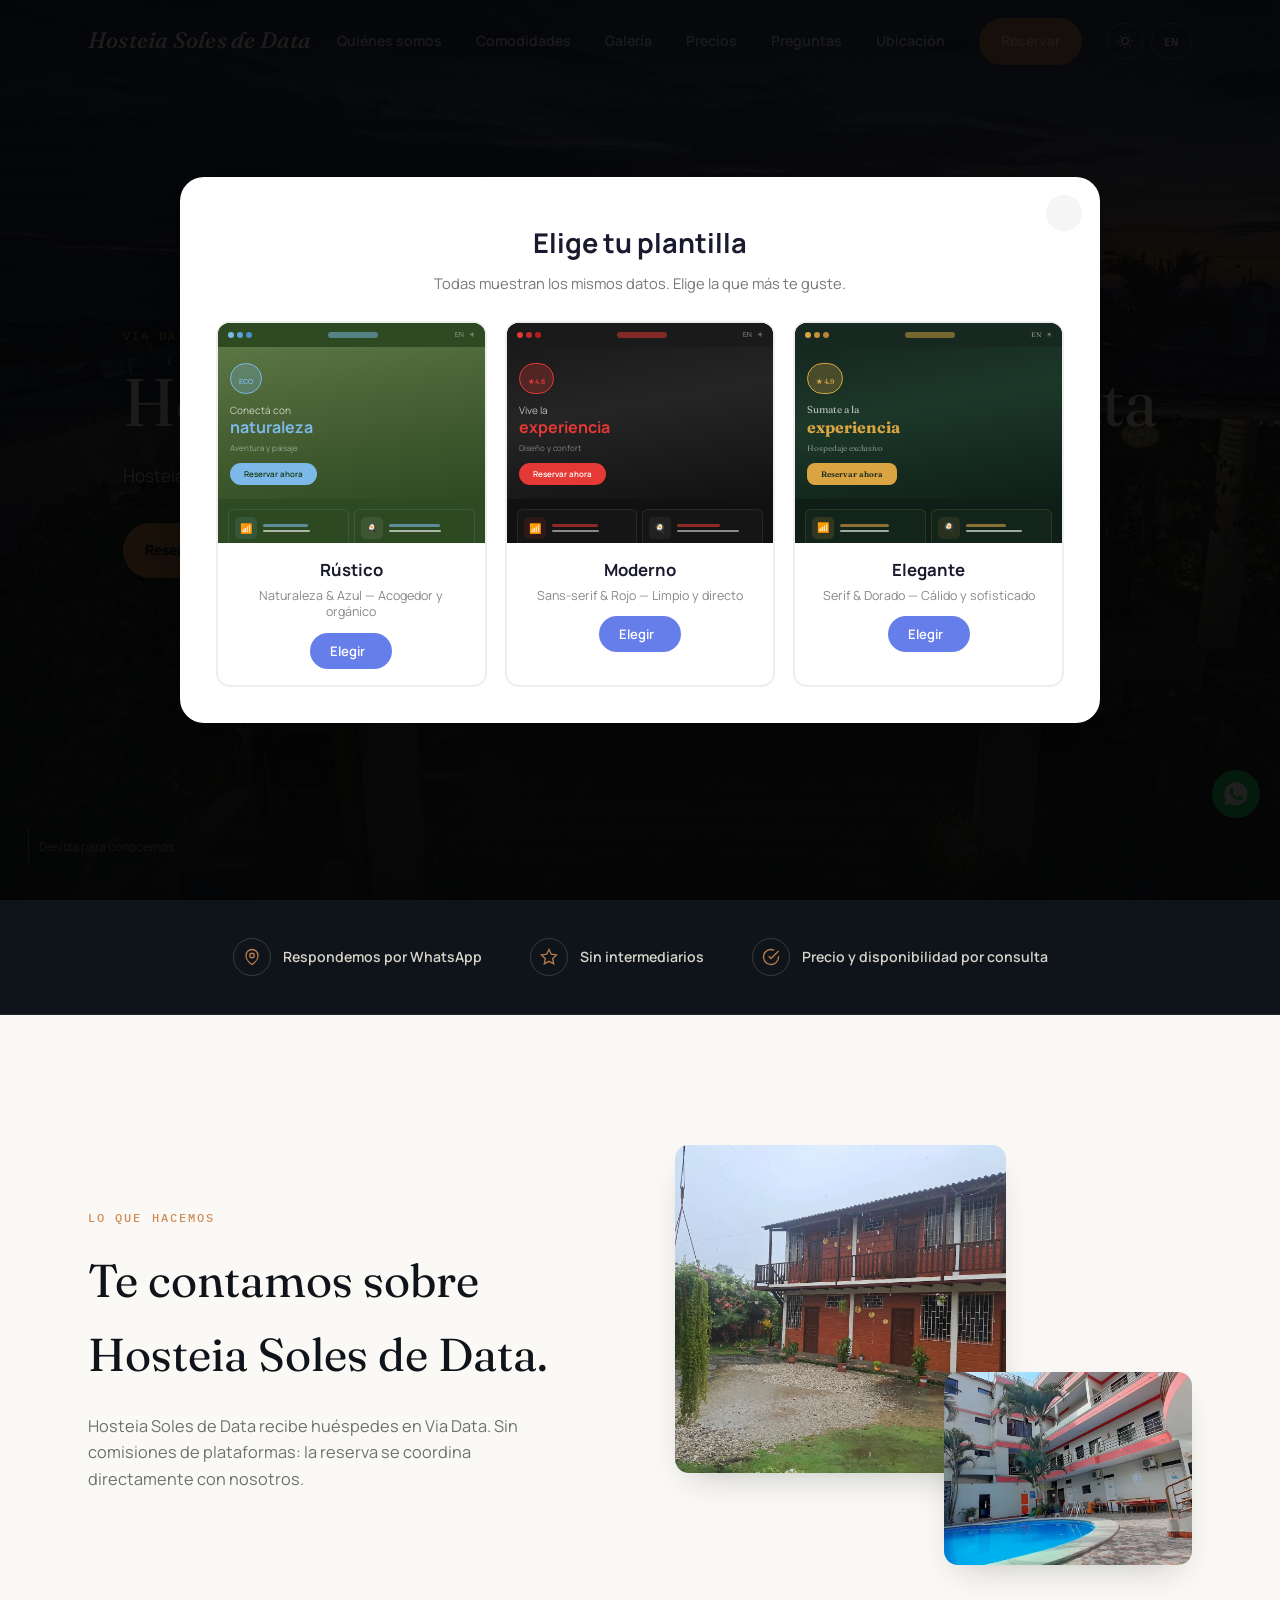
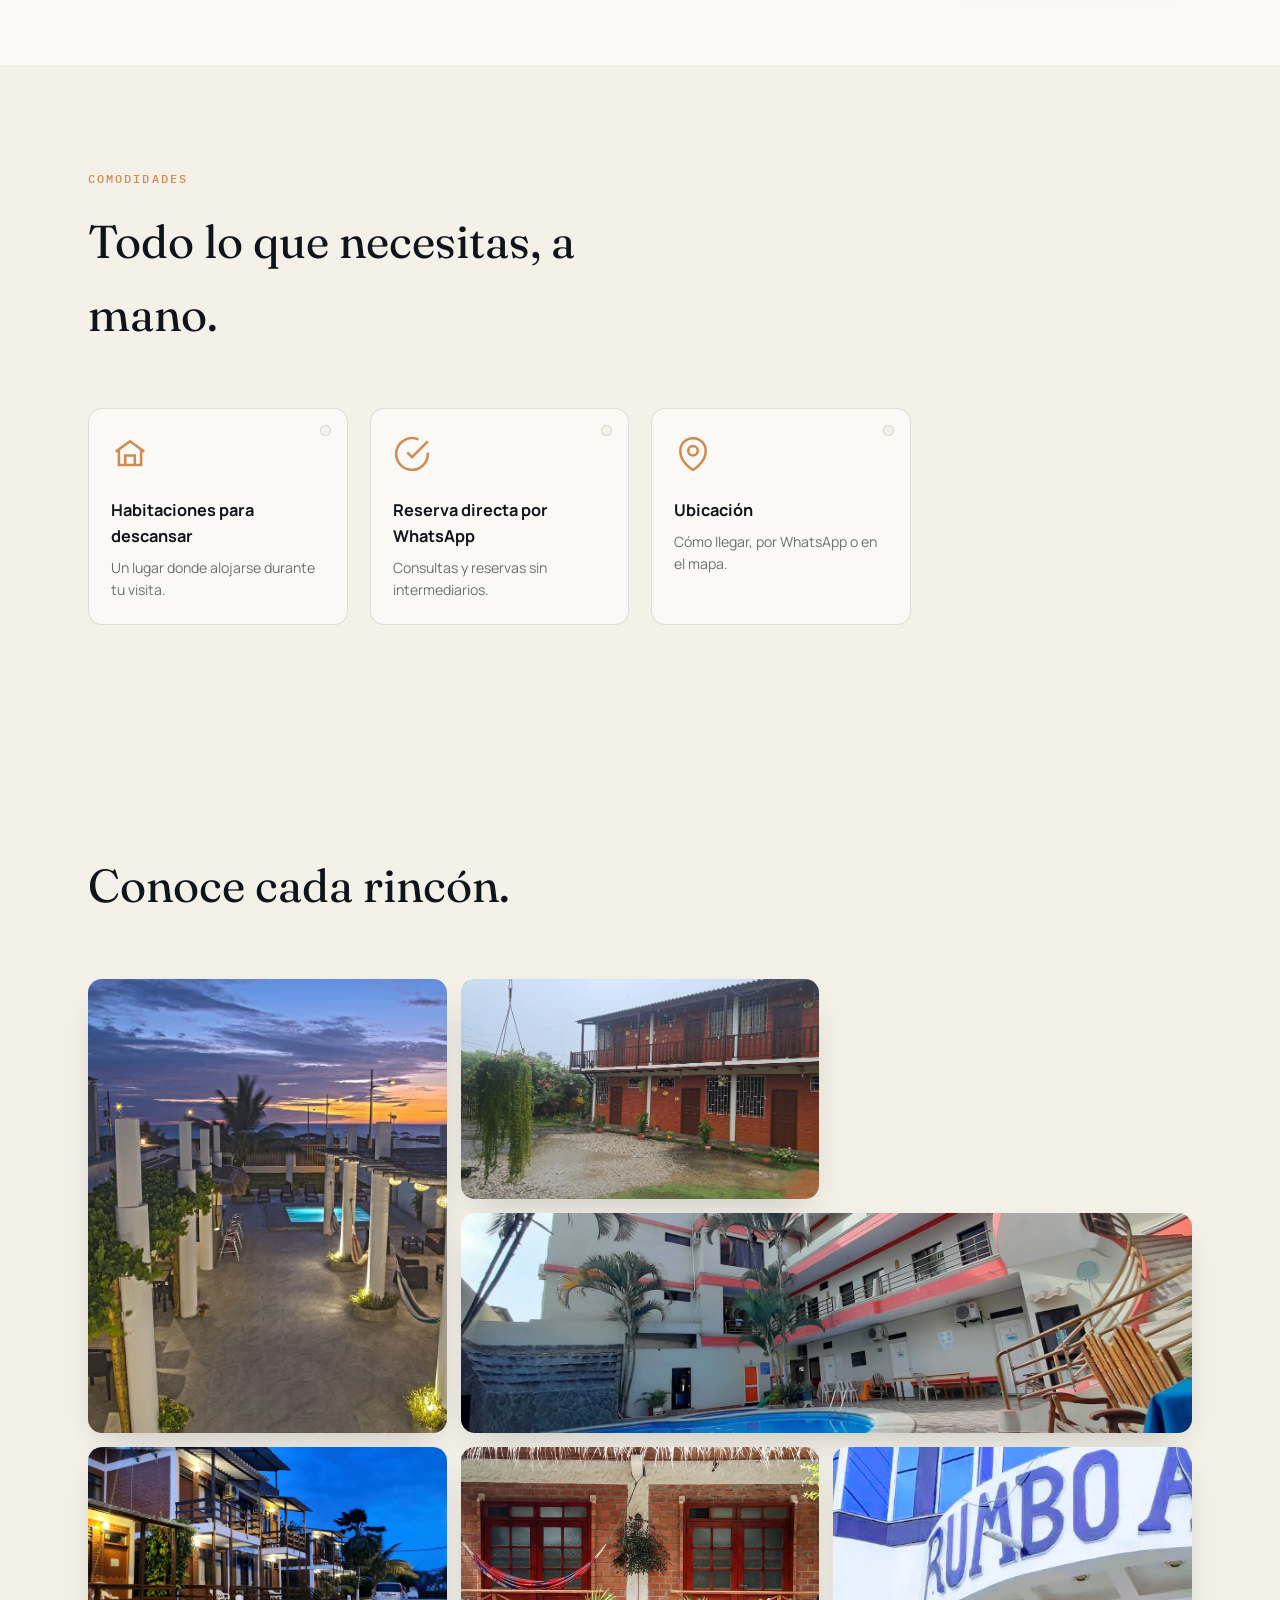
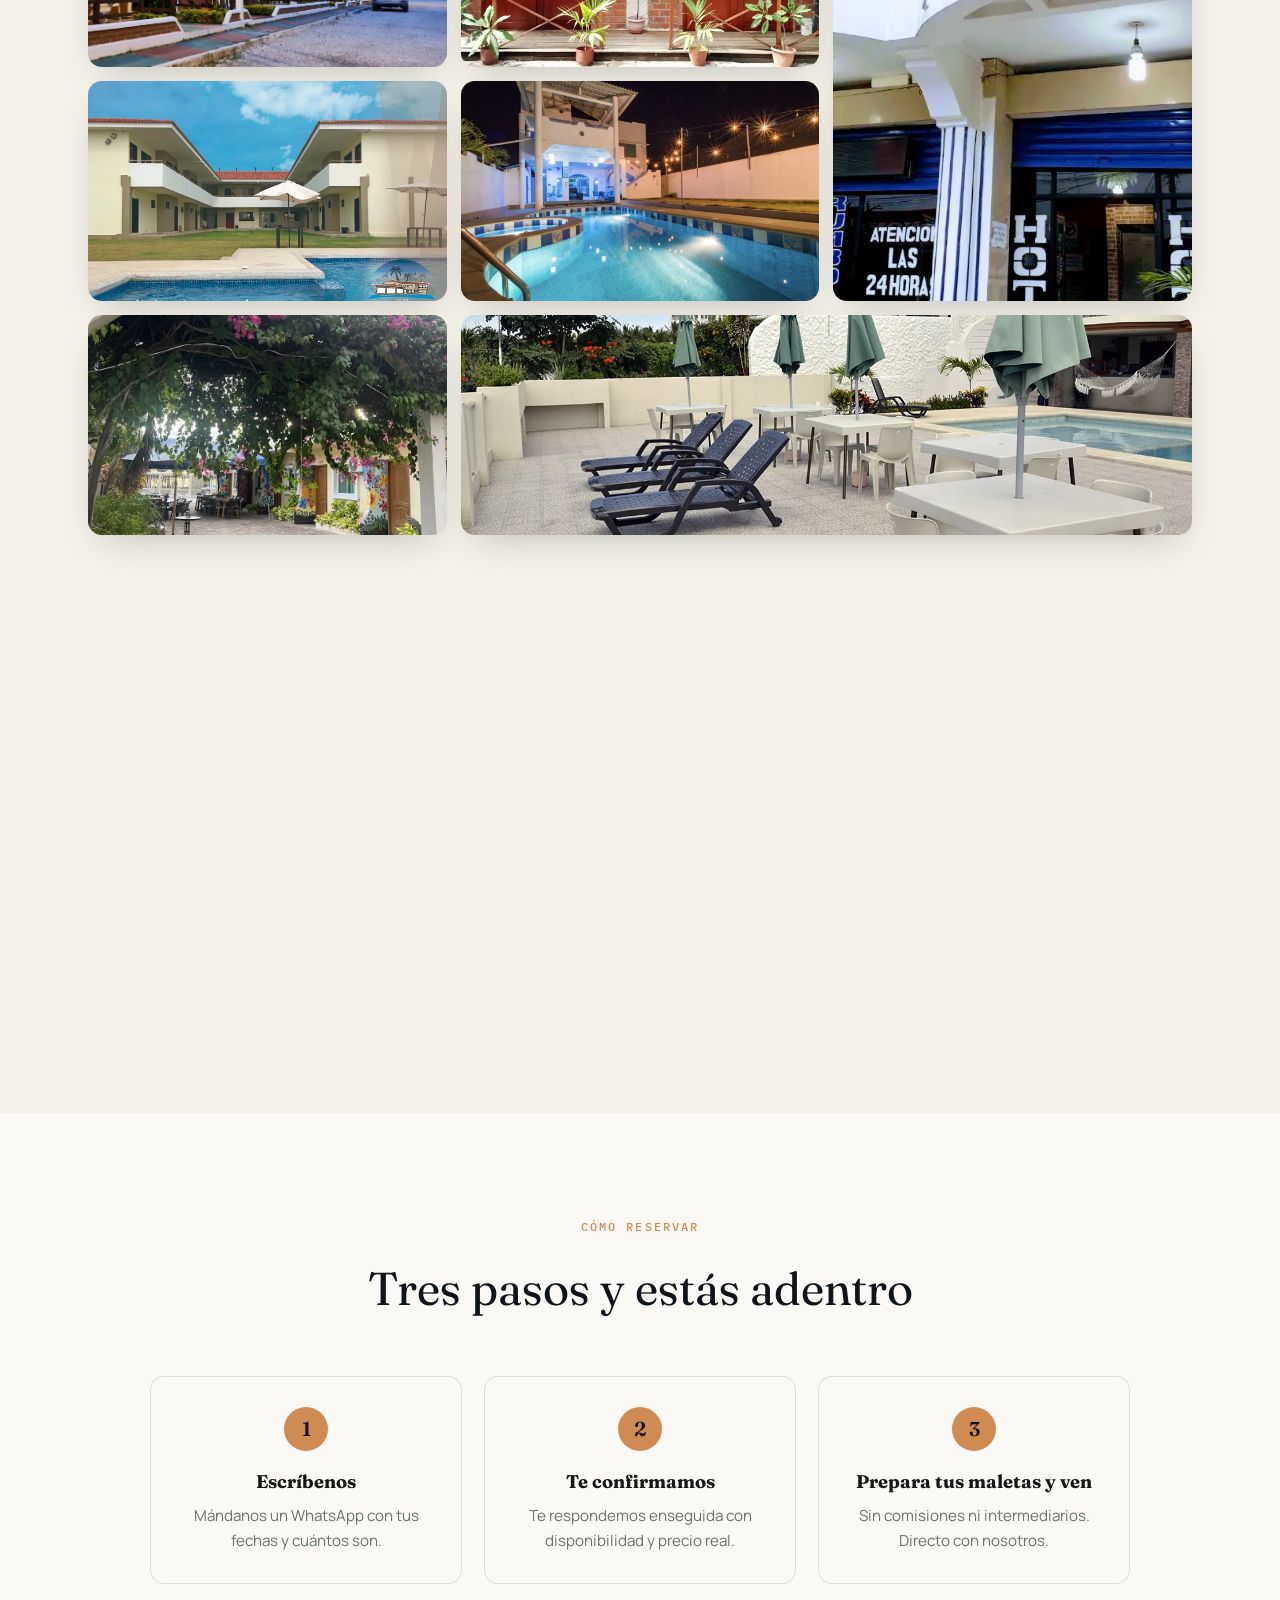
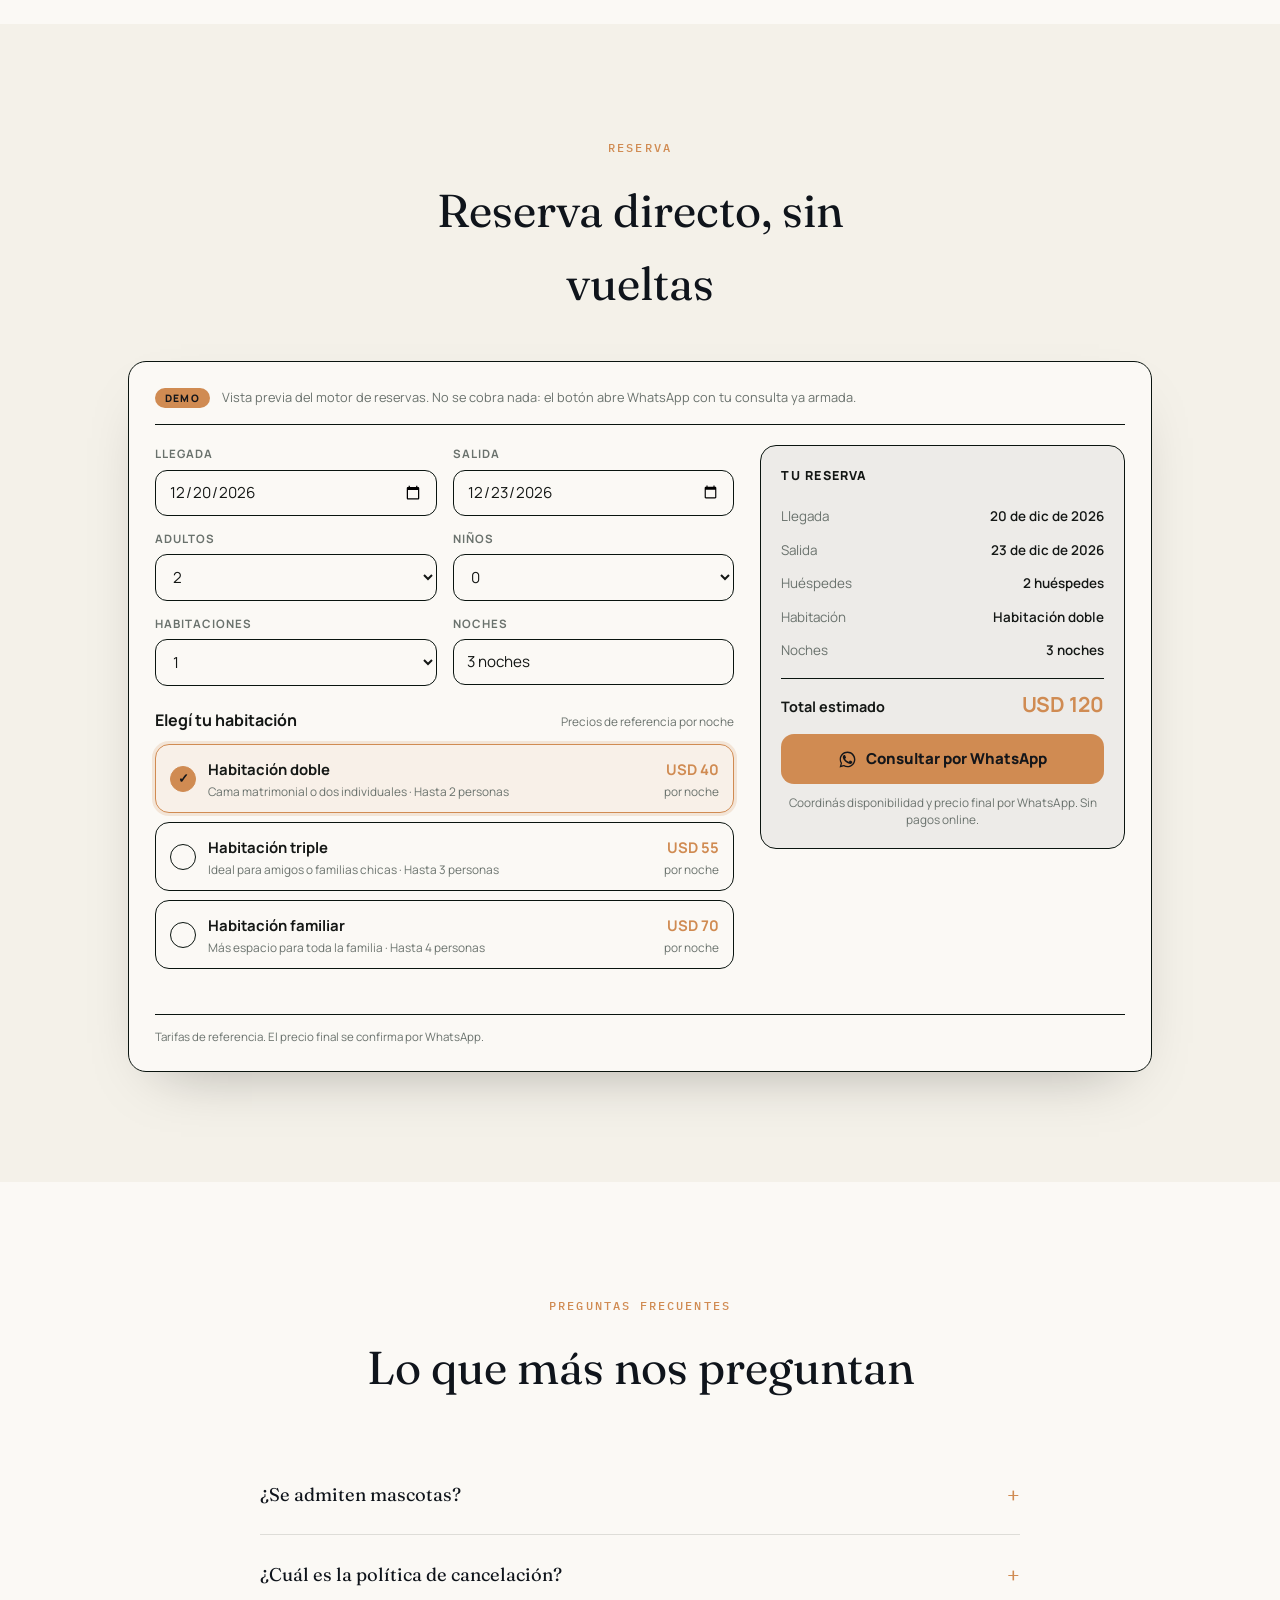
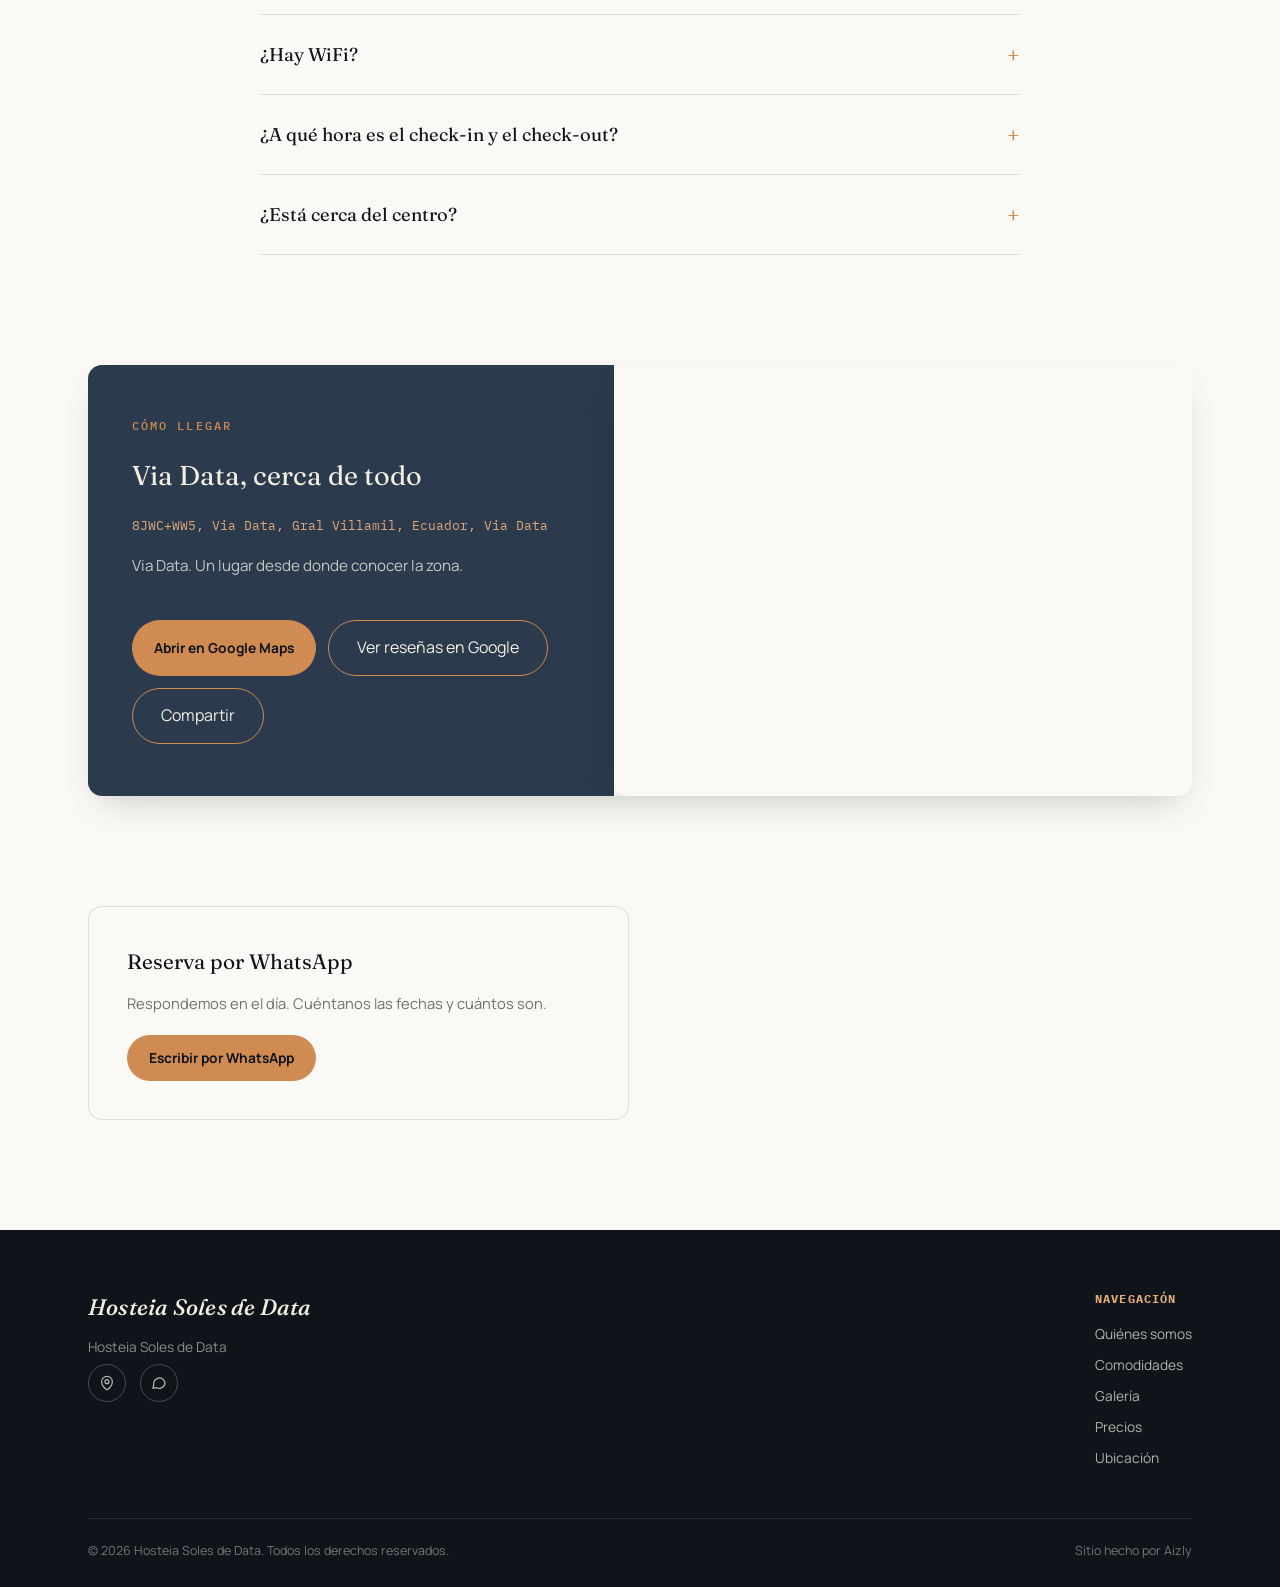
==== commit e95f714d: "Initial commit" ====
--- a/index.html
+++ b/index.html
@@ -1649,7 +1649,7 @@
       background: var(--section-alt-bg);
     }
     .booking .wrap {
-      max-width: 900px;
+      max-width: 1080px;
     }
     .booking-form {
       display: grid;
@@ -2025,23 +2025,12 @@
         <span class="eyebrow" id="booking-eyebrow">Reserva</span>
         <h2 id="booking-title">Reserva directo, sin vueltas</h2>
       </div>
-      <form class="booking-form" id="booking-form" novalidate>
-        <div class="bk-field">
-          <label for="bk-checkin" id="bk-label-checkin">Llegada</label>
-          <input type="date" id="bk-checkin" required>
-        </div>
-        <div class="bk-field">
-          <label for="bk-checkout" id="bk-label-checkout">Salida</label>
-          <input type="date" id="bk-checkout" required>
-        </div>
-        <div class="bk-field">
-          <label for="bk-guests" id="bk-label-guests">Huéspedes</label>
-          <select id="bk-guests"></select>
-        </div>
-        <button type="submit" class="btn btn-gold" id="bk-submit">Continuar en WhatsApp</button>
-      </form>
-      <p class="bk-error" id="bk-error" hidden></p>
-      <p class="bk-note" id="bk-note">Completa los datos y te llevamos a WhatsApp con la consulta ya armada.</p>
+      <div id="rd-booking" data-rd-booking>
+        <p class="bk-note" id="bk-note">Completa los datos y te llevamos a WhatsApp con la consulta ya armada.</p>
+        <p style="margin-top:18px;text-align:center;">
+          <a class="btn btn-gold" id="bk-fallback" href="#" target="_blank" rel="noopener">Continuar en WhatsApp</a>
+        </p>
+      </div>
     </div>
   </section>
 
@@ -2159,7 +2148,7 @@
   <script src="js/main.js"></script>
 <script src="js/switcher.js"></script>
 <!--RESERVA-DEMO-INICIO-->
-<script>window.RD_CONFIG = {"name": "Hosteia Soles de Data", "sellerWhatsapp": "", "currency": "USD", "prices": [40, 55, 70]};</script>
+<script>window.RD_CONFIG = {"name": "Hosteia Soles de Data", "whatsapp": "593982697538", "email": "", "sellerWhatsapp": "", "currency": "USD", "prices": [40, 55, 70]};</script>
 <script src="js/reserva_demo.js"></script>
 <!--RESERVA-DEMO-FIN-->
 </body>
--- a/css/reserva_demo.css
+++ b/css/reserva_demo.css
@@ -1,78 +1,457 @@
-/* Reserva online - DEMO. Todo bajo el prefijo .rd- para no pisar la plantilla. */
-.rd-root { --rd-accent: #b8863b; --rd-on-accent: #fff; font-family: inherit; }
-.rd-root *, .rd-root *::before, .rd-root *::after { box-sizing: border-box; }
-.rd-lock, .rd-lock body { overflow: hidden; }
-
-.rd-pill { position: fixed; left: 18px; bottom: 22px; z-index: 9990; display: inline-flex; align-items: center; gap: 9px;
-  padding: 11px 18px 11px 11px; border: 0; border-radius: 999px; cursor: pointer; font: inherit; font-size: .9rem; font-weight: 700;
-  background: var(--rd-accent); color: var(--rd-on-accent); box-shadow: 0 8px 24px rgba(0,0,0,.28); }
-.rd-pill:hover { transform: translateY(-2px); }
-.rd-pill:focus-visible { outline: 3px solid #fff; outline-offset: 2px; }
-.rd-pill-tag { font-size: .62rem; letter-spacing: .08em; padding: 4px 8px; border-radius: 999px; background: rgba(0,0,0,.22); color: inherit; }
-@media (max-width: 768px) { .rd-pill { bottom: 86px; left: 12px; font-size: .84rem; } }
-
-.rd-overlay { position: fixed; inset: 0; z-index: 99999; display: flex; align-items: center; justify-content: center;
-  padding: 18px; background: rgba(10,12,14,.62); backdrop-filter: blur(3px); }
-.rd-overlay[hidden] { display: none; }
-.rd-dialog { position: relative; width: 100%; max-width: 540px; max-height: calc(100vh - 36px); display: flex; flex-direction: column;
-  background: #fff; color: #1d2025; border-radius: 18px; overflow: hidden; box-shadow: 0 30px 80px rgba(0,0,0,.45); outline: none; }
-.rd-banner { padding: 9px 44px 9px 16px; background: #1d2025; color: #f6d77a; font-size: .72rem; font-weight: 700; letter-spacing: .04em; }
-.rd-x { position: absolute; top: 4px; right: 8px; width: 34px; height: 34px; border: 0; background: transparent; color: #fff; font-size: 1.6rem; cursor: pointer; line-height: 1; }
-.rd-body { padding: 20px 22px 22px; overflow-y: auto; }
-.rd-title { margin: 0 0 14px; font-size: 1.15rem; line-height: 1.25; color: #1d2025; }
-.rd-step h3 { margin: 14px 0 10px; font-size: 1rem; color: #1d2025; }
-
-.rd-progress { list-style: none; display: flex; gap: 4px; margin: 0 0 6px; padding: 0; }
-.rd-pg { flex: 1; display: flex; flex-direction: column; align-items: center; gap: 4px; font-size: .66rem; color: #8a9099; }
-.rd-dot { width: 24px; height: 24px; border-radius: 50%; display: grid; place-items: center; font-size: .72rem; font-weight: 700; background: #e7e9ec; color: #6b717a; }
-.rd-pg.now .rd-dot { background: var(--rd-accent); color: var(--rd-on-accent); }
-.rd-pg.done .rd-dot { background: #1d2025; color: #fff; }
-.rd-pg.now { color: #1d2025; font-weight: 700; }
-
-.rd-field { display: block; margin: 0 0 12px; }
-.rd-label { display: block; margin-bottom: 5px; font-size: .78rem; font-weight: 600; color: #4a5059; }
-.rd-input { width: 100%; padding: 11px 12px; border: 1.5px solid #d5d9de; border-radius: 10px; font: inherit; font-size: .95rem; background: #fff; color: #1d2025; }
-.rd-input:focus { outline: none; border-color: var(--rd-accent); box-shadow: 0 0 0 3px rgba(0,0,0,.08); }
-.rd-ro { background: #f3f4f6; color: #4a5059; cursor: default; letter-spacing: .03em; }
-.rd-grid2 { display: grid; grid-template-columns: 1fr 1fr; gap: 12px; }
-.rd-hint { margin: 8px 0; font-size: .76rem; color: #6b717a; }
-.rd-testcard { padding: 8px 10px; border-radius: 8px; background: #fff7dc; color: #6b5200; font-weight: 600; }
-.rd-error { min-height: 1.1em; margin: 4px 0 0; font-size: .8rem; color: #b3261e; font-weight: 600; }
-.rd-muted { color: #6b717a; font-size: .8rem; }
-
-.rd-sumbar { display: flex; flex-wrap: wrap; justify-content: space-between; gap: 6px; margin: 0 0 8px; padding: 9px 12px; border-radius: 10px; background: #f3f4f6; font-size: .8rem; color: #3b4048; font-weight: 600; }
-.rd-rooms { display: grid; gap: 10px; margin: 8px 0 12px; }
-.rd-room { display: flex; justify-content: space-between; align-items: center; gap: 12px; width: 100%; padding: 13px 14px; text-align: left; font: inherit;
-  border: 1.5px solid #d5d9de; border-radius: 12px; background: #fff; color: #1d2025; cursor: pointer; }
-.rd-room.rd-sel { border-color: var(--rd-accent); box-shadow: 0 0 0 3px rgba(0,0,0,.07); background: #fffdf8; }
-.rd-room-main, .rd-room-price { display: flex; flex-direction: column; gap: 2px; }
-.rd-room-price { text-align: right; white-space: nowrap; }
-.rd-room small { font-size: .74rem; color: #6b717a; }
-.rd-total { display: flex; justify-content: space-between; align-items: baseline; margin: 6px 0 4px; font-size: .9rem; }
-.rd-total strong { font-size: 1.15rem; }
-
-.rd-sum { padding: 12px 14px; border-radius: 12px; background: #f3f4f6; margin-bottom: 10px; }
-.rd-row { display: flex; justify-content: space-between; gap: 12px; margin-top: 6px; font-size: .86rem; }
-
-.rd-nav, .rd-actions { display: flex; justify-content: space-between; gap: 10px; margin-top: 16px; flex-wrap: wrap; }
-.rd-actions { justify-content: center; }
-.rd-btn { display: inline-flex; justify-content: center; align-items: center; padding: 12px 20px; border: 0; border-radius: 12px; cursor: pointer; text-decoration: none;
-  font: inherit; font-size: .92rem; font-weight: 700; background: var(--rd-accent); color: var(--rd-on-accent); }
-.rd-btn:disabled { opacity: .6; cursor: wait; }
-.rd-btn-ghost { background: #eceef1; color: #1d2025; }
-.rd-pay { flex: 1; }
-
-.rd-done { text-align: center; }
-.rd-check { width: 56px; height: 56px; margin: 6px auto 0; border-radius: 50%; display: grid; place-items: center; font-size: 1.7rem; background: var(--rd-accent); color: var(--rd-on-accent); }
-.rd-code { margin: 4px 0 10px; font-weight: 700; letter-spacing: .05em; }
-.rd-mail { margin: 6px 0 12px; padding: 12px 14px; text-align: left; border: 1px dashed #b9bec6; border-radius: 12px; background: #fafafa; font-size: .84rem; }
-.rd-mail p { margin: 6px 0 0; }
-.rd-mail-h { display: flex; flex-direction: column; gap: 3px; padding-bottom: 8px; border-bottom: 1px solid #e3e5e8; font-size: .8rem; }
-.rd-notice { margin: 10px 0 0; padding: 10px 12px; border-radius: 10px; background: #fff7dc; color: #6b5200; font-size: .8rem; font-weight: 600; text-align: left; }
+/* Reserva online - DEMO embebida en la seccion de reservas.
+ *
+ * Todo vive bajo el prefijo .rd- para no pisar la plantilla. Los colores se
+ * toman en tiempo de ejecucion de las variables CSS de cada template
+ * (--gold / --accent / --color-orange, --ink / --color-dark, --card-bg, etc.)
+ * y se aplican como variables --rd-* desde reserva_demo.js. Asi el formulario
+ * hereda la paleta clara u oscura del sitio sin duplicar estilos.
+ */
+
+.rd-root {
+  --rd-accent: #b8863b;
+  --rd-on-accent: #ffffff;
+  --rd-text: #1d2025;
+  --rd-muted: #6b717a;
+  --rd-surface: #ffffff;
+  --rd-soft: #f3f4f6;
+  --rd-line: #d5d9de;
+  --rd-radius: 18px;
+  width: 100%;
+  color: var(--rd-text);
+  font-family: inherit;
+  text-align: left;
+}
+
+.rd-root *,
+.rd-root *::before,
+.rd-root *::after {
+  box-sizing: border-box;
+}
+
+.rd-shell {
+  width: 100%;
+  padding: 26px;
+  background: var(--rd-surface);
+  color: var(--rd-text);
+  border: 1px solid var(--rd-line);
+  border-radius: var(--rd-radius);
+  box-shadow: 0 24px 60px -32px rgba(0, 0, 0, 0.35);
+}
+
+/* ---------- encabezado / aviso de demo ---------- */
+.rd-top {
+  display: flex;
+  align-items: flex-start;
+  gap: 12px;
+  margin-bottom: 20px;
+  padding-bottom: 16px;
+  border-bottom: 1px solid var(--rd-line);
+}
+
+.rd-badge {
+  flex: 0 0 auto;
+  display: inline-flex;
+  align-items: center;
+  padding: 5px 10px;
+  border-radius: 999px;
+  background: var(--rd-accent);
+  color: var(--rd-on-accent);
+  font-size: 0.64rem;
+  font-weight: 800;
+  letter-spacing: 0.12em;
+  line-height: 1;
+  text-transform: uppercase;
+}
+
+.rd-disclaimer {
+  margin: 0;
+  color: var(--rd-muted);
+  font-size: 0.8rem;
+  line-height: 1.45;
+}
+
+/* ---------- layout ---------- */
+.rd-layout {
+  display: grid;
+  grid-template-columns: minmax(0, 1.35fr) minmax(270px, 0.85fr);
+  gap: 26px;
+  align-items: start;
+}
+
+.rd-main {
+  min-width: 0;
+}
+
+.rd-grid {
+  display: grid;
+  grid-template-columns: 1fr 1fr;
+  gap: 14px 16px;
+  margin-bottom: 22px;
+}
+
+.rd-field {
+  display: block;
+  min-width: 0;
+}
+
+.rd-label {
+  display: flex;
+  align-items: center;
+  gap: 6px;
+  margin-bottom: 6px;
+  color: var(--rd-muted);
+  font-size: 0.72rem;
+  font-weight: 700;
+  letter-spacing: 0.09em;
+  text-transform: uppercase;
+}
+
+.rd-label svg {
+  width: 14px;
+  height: 14px;
+  flex: 0 0 auto;
+}
+
+.rd-input {
+  width: 100%;
+  min-height: 46px;
+  padding: 11px 13px;
+  border: 1.5px solid var(--rd-line);
+  border-radius: 12px;
+  background: var(--rd-surface);
+  color: var(--rd-text);
+  font: inherit;
+  font-size: 0.95rem;
+  line-height: 1.2;
+  outline: none;
+  transition: border-color 0.2s ease, box-shadow 0.2s ease;
+}
+
+.rd-input:hover {
+  border-color: var(--rd-muted);
+}
+
+.rd-input:focus {
+  border-color: var(--rd-accent);
+  box-shadow: 0 0 0 3px color-mix(in srgb, var(--rd-accent) 22%, transparent);
+}
+
+.rd-root[style*="color-scheme: dark"] .rd-input {
+  color-scheme: dark;
+}
+
+/* ---------- habitaciones ---------- */
+.rd-rooms-head {
+  display: flex;
+  align-items: baseline;
+  justify-content: space-between;
+  gap: 12px;
+  margin-bottom: 10px;
+}
+
+.rd-rooms-head h3 {
+  margin: 0;
+  color: var(--rd-text);
+  font-family: inherit;
+  font-size: 1rem;
+  font-weight: 700;
+  letter-spacing: 0;
+  text-transform: none;
+}
+
+.rd-rooms-head span {
+  color: var(--rd-muted);
+  font-size: 0.74rem;
+  text-align: right;
+}
+
+.rd-rooms {
+  display: grid;
+  gap: 9px;
+}
+
+.rd-room {
+  display: flex;
+  align-items: center;
+  gap: 12px;
+  width: 100%;
+  padding: 13px 14px;
+  border: 1.5px solid var(--rd-line);
+  border-radius: 14px;
+  background: var(--rd-surface);
+  color: var(--rd-text);
+  font: inherit;
+  text-align: left;
+  cursor: pointer;
+  transition: border-color 0.18s ease, background 0.18s ease, transform 0.18s ease;
+}
+
+.rd-room:hover {
+  border-color: var(--rd-accent);
+  transform: translateY(-1px);
+}
+
+.rd-room[aria-pressed="true"] {
+  border-color: var(--rd-accent);
+  background: color-mix(in srgb, var(--rd-accent) 8%, var(--rd-surface));
+  box-shadow: 0 0 0 3px color-mix(in srgb, var(--rd-accent) 18%, transparent);
+}
+
+.rd-room-check {
+  flex: 0 0 auto;
+  display: grid;
+  place-items: center;
+  width: 26px;
+  height: 26px;
+  border: 1.5px solid var(--rd-line);
+  border-radius: 50%;
+  color: transparent;
+  font-size: 0.8rem;
+  font-weight: 800;
+  line-height: 1;
+}
+
+.rd-room[aria-pressed="true"] .rd-room-check {
+  border-color: var(--rd-accent);
+  background: var(--rd-accent);
+  color: var(--rd-on-accent);
+}
+
+.rd-room-main,
+.rd-room-price {
+  display: flex;
+  flex-direction: column;
+  gap: 2px;
+}
+
+.rd-room-main {
+  flex: 1 1 auto;
+  min-width: 0;
+}
+
+.rd-room-price {
+  flex: 0 0 auto;
+  text-align: right;
+  white-space: nowrap;
+}
+
+.rd-room strong {
+  color: var(--rd-text);
+  font-size: 0.93rem;
+  font-weight: 700;
+}
+
+.rd-room small {
+  color: var(--rd-muted);
+  font-size: 0.74rem;
+  line-height: 1.3;
+}
+
+.rd-room-price strong {
+  color: var(--rd-accent);
+  font-size: 0.92rem;
+}
+
+/* ---------- resumen ---------- */
+.rd-side {
+  min-width: 0;
+}
+
+.rd-summary {
+  padding: 20px;
+  border: 1px solid var(--rd-line);
+  border-radius: 16px;
+  background: var(--rd-soft);
+}
+
+.rd-summary h3 {
+  margin: 0 0 14px;
+  color: var(--rd-text);
+  font-family: inherit;
+  font-size: 0.78rem;
+  font-weight: 800;
+  letter-spacing: 0.1em;
+  text-transform: uppercase;
+}
+
+.rd-row {
+  display: flex;
+  align-items: baseline;
+  justify-content: space-between;
+  gap: 14px;
+  padding: 6px 0;
+  color: var(--rd-muted);
+  font-size: 0.84rem;
+}
+
+.rd-row span:last-child {
+  color: var(--rd-text);
+  font-weight: 600;
+  text-align: right;
+}
+
+.rd-total {
+  display: flex;
+  align-items: baseline;
+  justify-content: space-between;
+  gap: 14px;
+  margin-top: 10px;
+  padding-top: 14px;
+  border-top: 1px solid var(--rd-line);
+  color: var(--rd-text);
+  font-size: 0.9rem;
+  font-weight: 700;
+}
+
+.rd-total strong {
+  color: var(--rd-accent);
+  font-size: 1.3rem;
+  line-height: 1.1;
+}
+
+.rd-cta {
+  display: flex;
+  align-items: center;
+  justify-content: center;
+  gap: 9px;
+  width: 100%;
+  min-height: 50px;
+  margin-top: 16px;
+  padding: 13px 18px;
+  border: 0;
+  border-radius: 13px;
+  background: var(--rd-accent);
+  color: var(--rd-on-accent);
+  font: inherit;
+  font-size: 0.94rem;
+  font-weight: 800;
+  line-height: 1.2;
+  text-align: center;
+  text-decoration: none;
+  cursor: pointer;
+  transition: transform 0.18s ease, filter 0.18s ease;
+}
+
+.rd-cta svg {
+  width: 19px;
+  height: 19px;
+  flex: 0 0 auto;
+}
+
+.rd-cta:hover {
+  filter: brightness(1.06);
+  transform: translateY(-1px);
+}
+
+.rd-cta:focus-visible {
+  outline: 3px solid var(--rd-text);
+  outline-offset: 2px;
+}
+
+.rd-cta[aria-disabled="true"] {
+  opacity: 0.55;
+  cursor: not-allowed;
+  transform: none;
+  filter: none;
+}
+
+.rd-note {
+  margin: 10px 0 0;
+  color: var(--rd-muted);
+  font-size: 0.74rem;
+  line-height: 1.45;
+  text-align: center;
+}
+
+.rd-error {
+  min-height: 1.1em;
+  margin: 10px 0 0;
+  color: #b3261e;
+  font-size: 0.8rem;
+  font-weight: 700;
+  text-align: left;
+}
+
+.rd-footer {
+  display: flex;
+  flex-wrap: wrap;
+  align-items: center;
+  justify-content: space-between;
+  gap: 8px 16px;
+  margin-top: 20px;
+  padding-top: 14px;
+  border-top: 1px solid var(--rd-line);
+  color: var(--rd-muted);
+  font-size: 0.72rem;
+  line-height: 1.4;
+}
+
+.rd-footer a {
+  color: var(--rd-accent);
+  font-weight: 700;
+  text-decoration: none;
+}
+
+.rd-footer a:hover {
+  text-decoration: underline;
+}
+
+/* ---------- responsive ---------- */
+@media (max-width: 860px) {
+  .rd-layout {
+    grid-template-columns: 1fr;
+  }
+
+  .rd-summary {
+    position: static;
+  }
+}
 
 @media (max-width: 560px) {
-  .rd-overlay { padding: 0; align-items: flex-end; }
-  .rd-dialog { max-width: none; max-height: 100dvh; height: 100dvh; border-radius: 0; }
-  .rd-body { padding: 16px 16px 24px; }
-}
-@media (prefers-reduced-motion: no-preference) { .rd-pill { transition: transform .15s ease; } }+  .rd-shell {
+    padding: 18px;
+    border-radius: 14px;
+  }
+
+  .rd-top {
+    display: block;
+  }
+
+  .rd-badge {
+    margin-bottom: 8px;
+  }
+
+  .rd-grid {
+    grid-template-columns: 1fr;
+  }
+
+  .rd-rooms-head {
+    align-items: flex-start;
+    flex-direction: column;
+    gap: 3px;
+  }
+
+  .rd-rooms-head span {
+    text-align: left;
+  }
+
+  .rd-room {
+    padding: 12px;
+  }
+
+  .rd-summary {
+    padding: 16px;
+  }
+
+  .rd-footer {
+    display: block;
+    text-align: center;
+  }
+}
+
+@media (prefers-reduced-motion: no-preference) {
+  .rd-room,
+  .rd-cta {
+    will-change: transform;
+  }
+}
